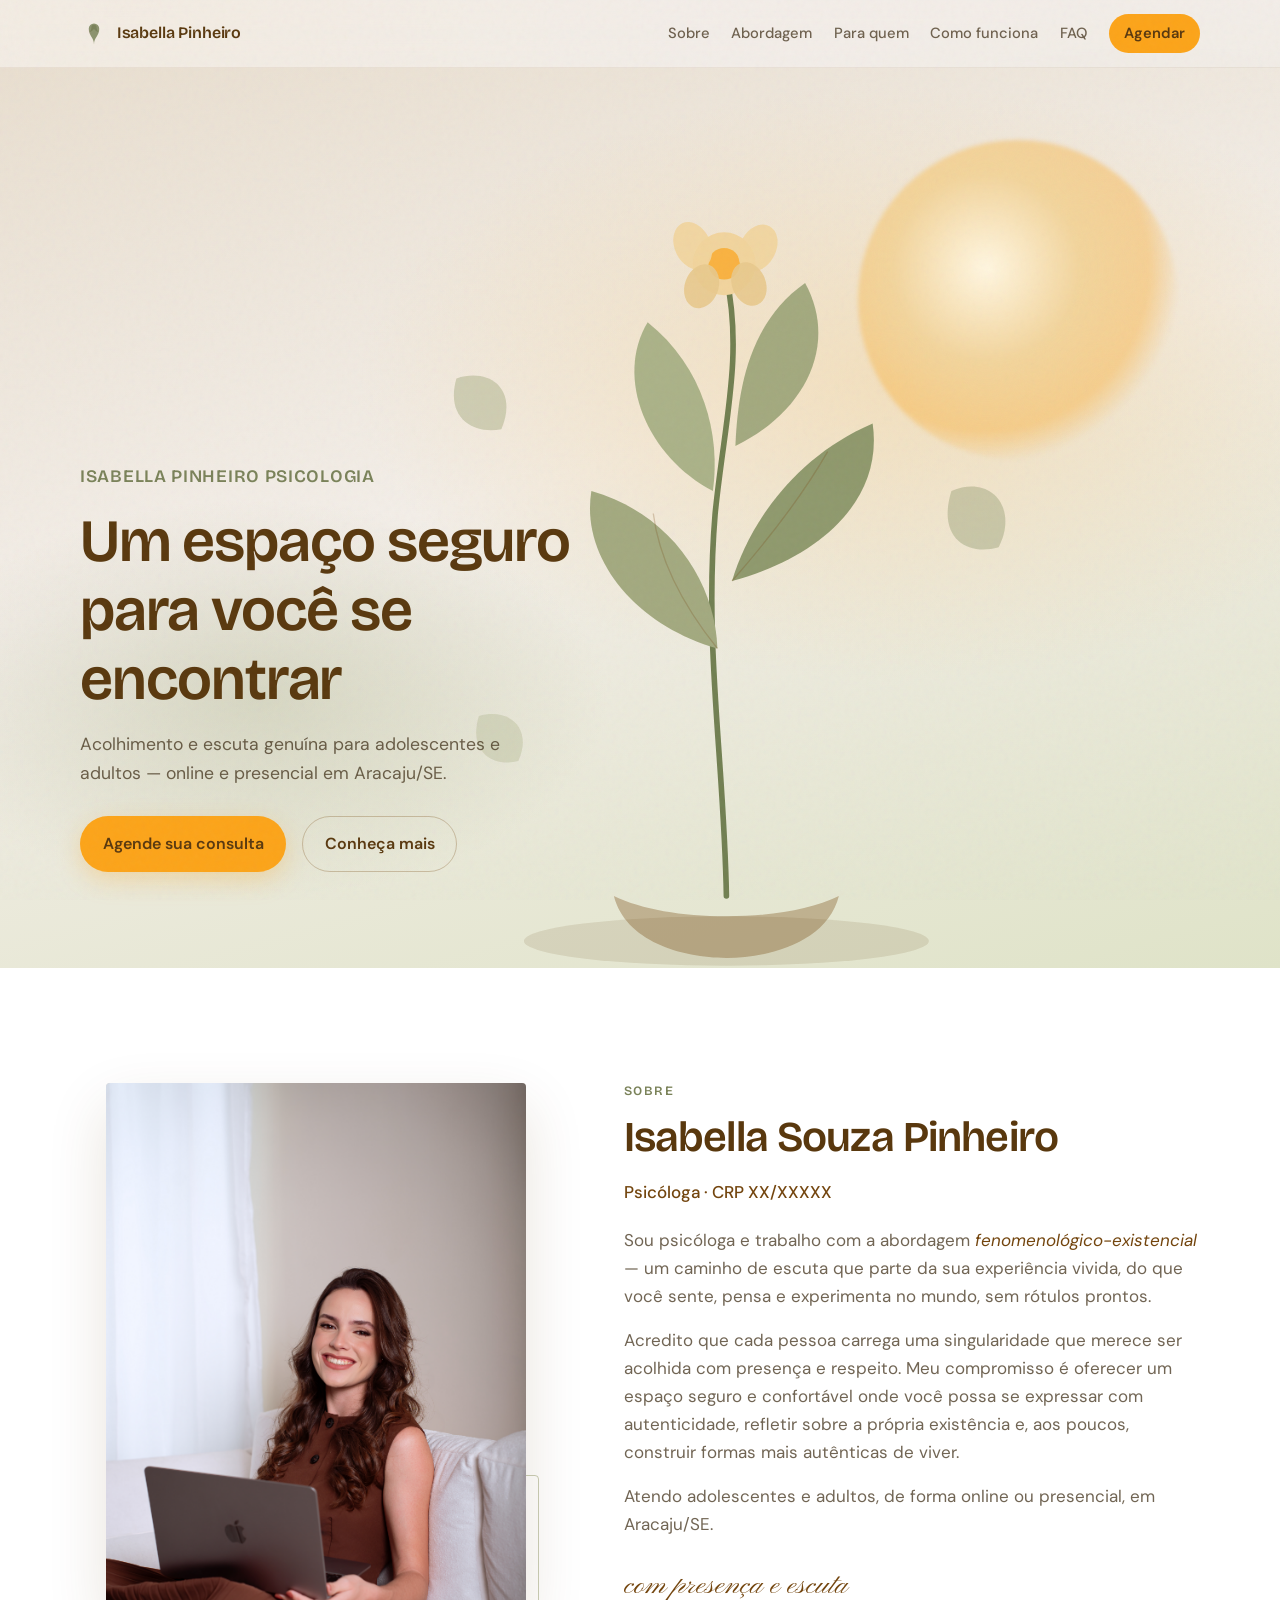
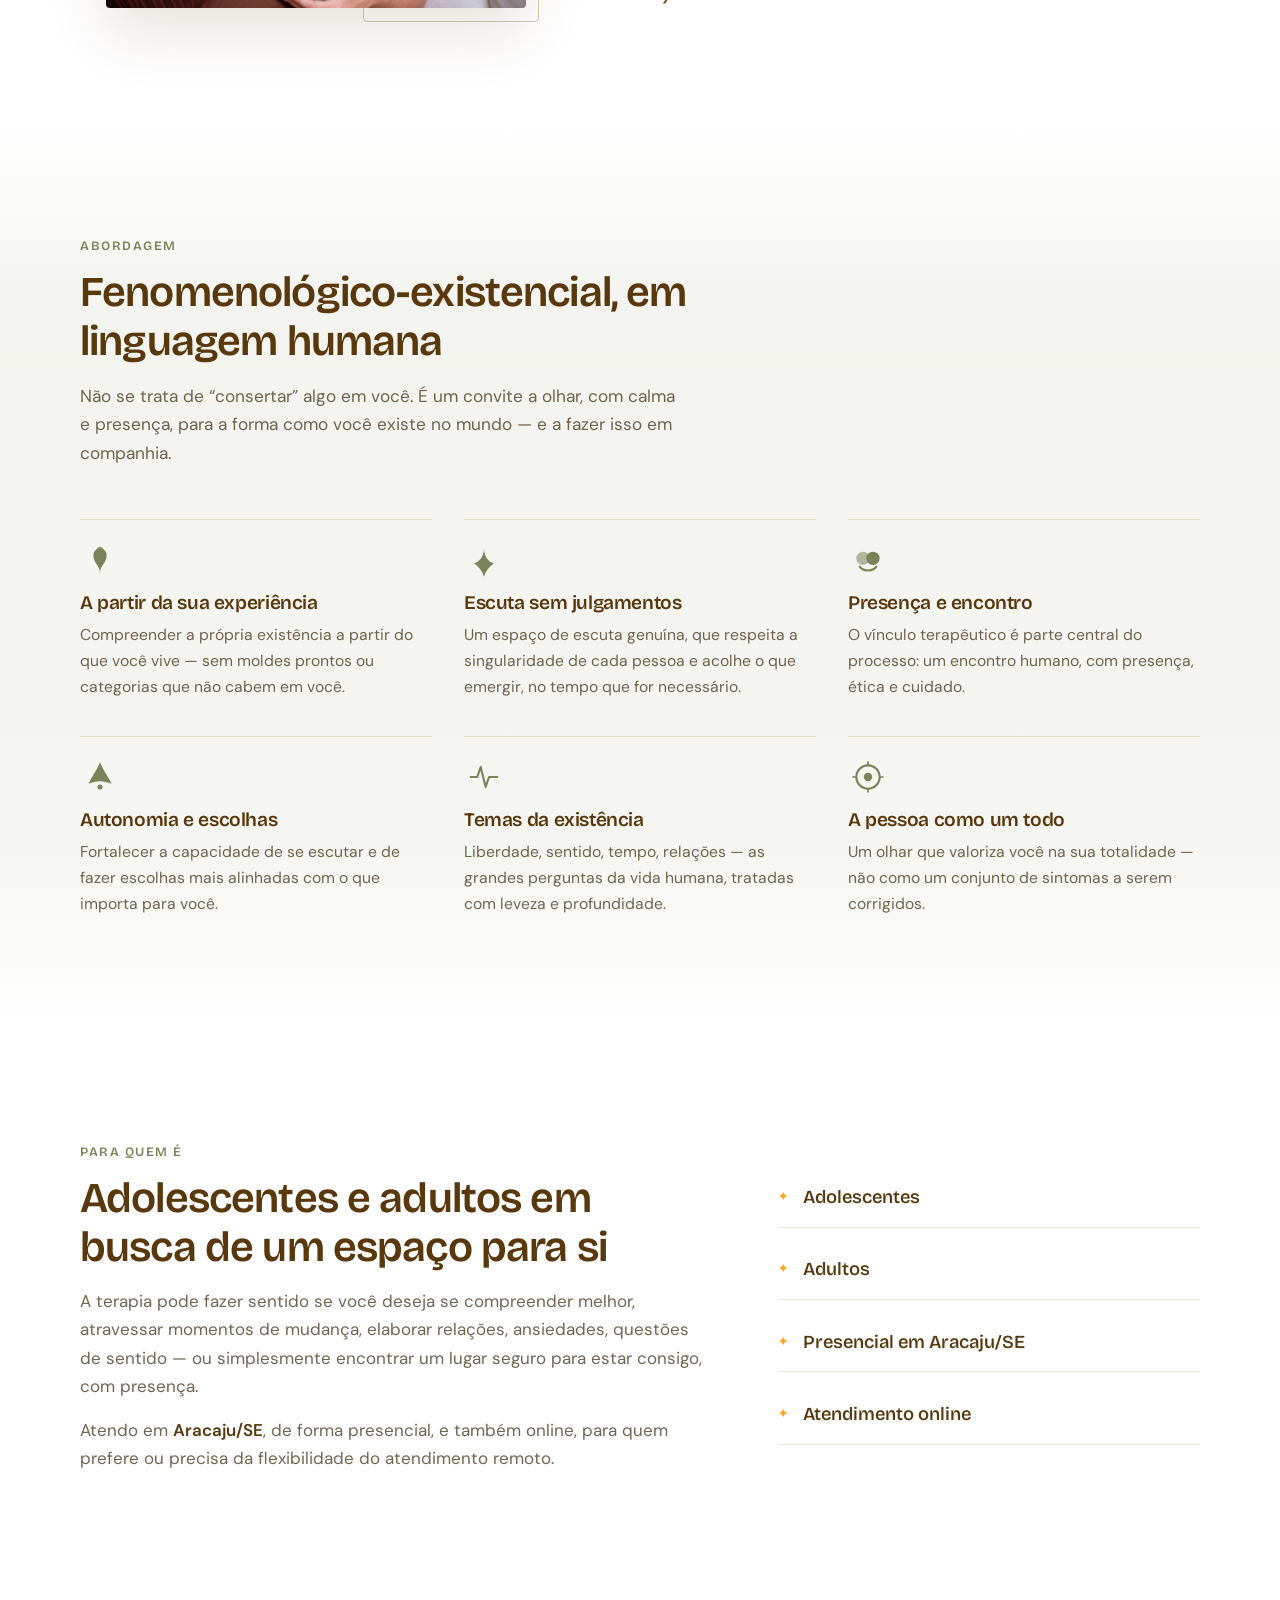
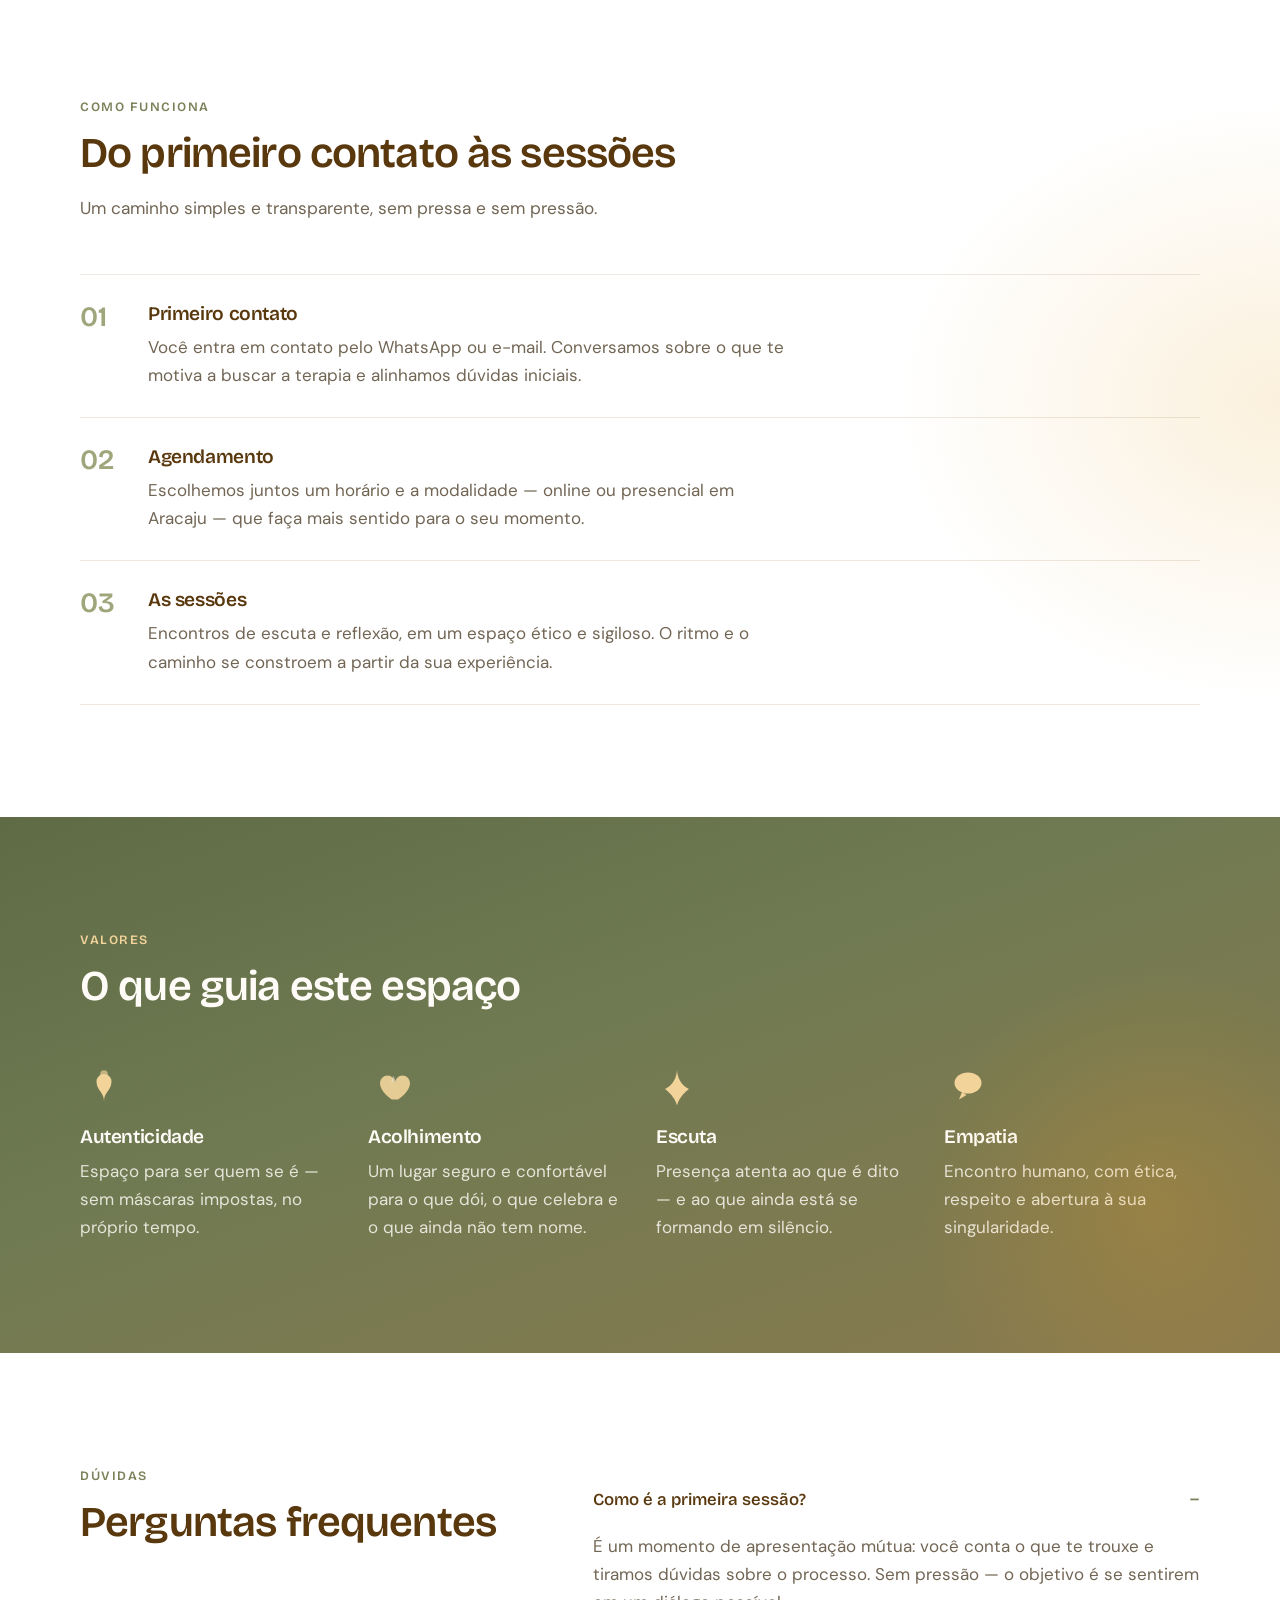
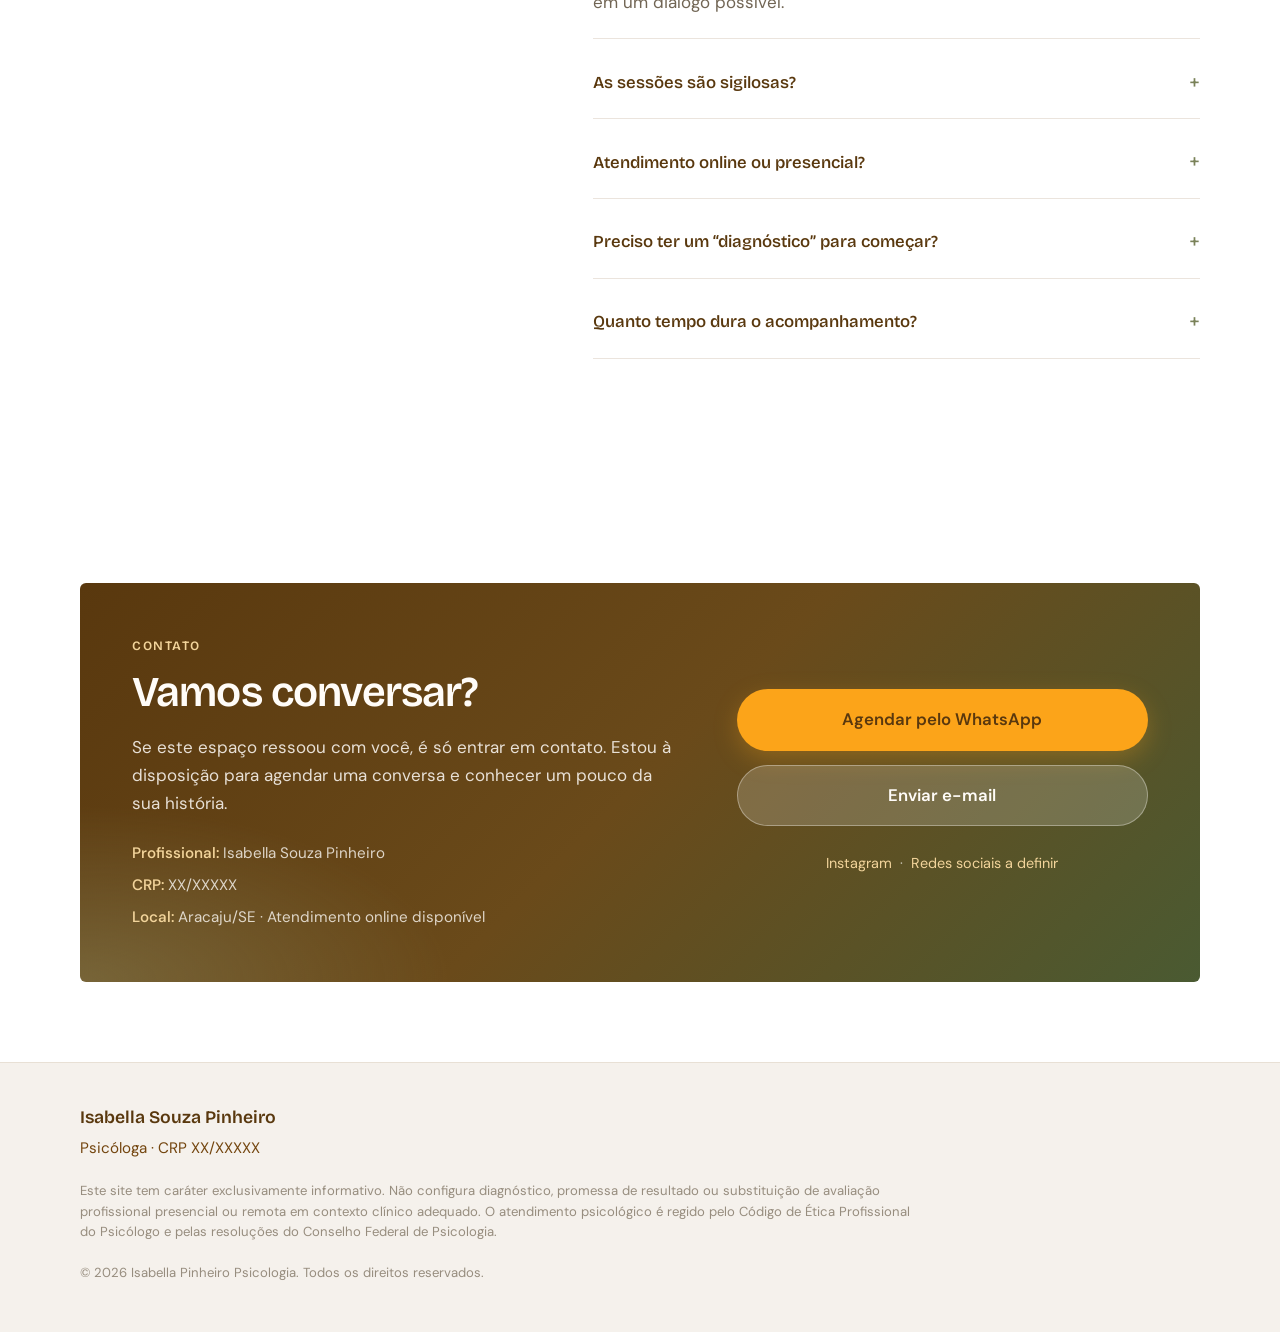
==== index.html @ 28455ee3 "start" ====
<!DOCTYPE html>
<html lang="pt-BR">
<head>
  <meta charset="UTF-8" />
  <meta name="viewport" content="width=device-width, initial-scale=1.0" />
  <meta name="description" content="Isabella Souza Pinheiro — Psicóloga. Abordagem fenomenológico-existencial. Atendimento online e presencial em Aracaju/SE para adolescentes e adultos." />
  <title>Isabella Pinheiro Psicologia</title>
  <link rel="preconnect" href="https://fonts.googleapis.com" />
  <link rel="preconnect" href="https://fonts.gstatic.com" crossorigin />
  <link href="https://fonts.googleapis.com/css2?family=Bricolage+Grotesque:opsz,wght@12..96,400;12..96,500;12..96,600;12..96,700&family=DM+Sans:ital,opsz,wght@0,9..40,400;0,9..40,500;0,9..40,600;1,9..40,400&family=Pinyon+Script&display=swap" rel="stylesheet" />
  <link rel="stylesheet" href="styles.css" />
</head>
<body>
  <a class="skip-link" href="#conteudo">Ir para o conteúdo</a>

  <header class="site-header" id="topo">
    <div class="header-inner">
      <a class="logo" href="#topo" aria-label="Isabella Pinheiro Psicologia — início">
        <span class="logo-mark" aria-hidden="true">
          <svg viewBox="0 0 32 32" fill="none" xmlns="http://www.w3.org/2000/svg">
            <path d="M16 28c0-8 6-10 6-18a6 6 0 1 0-12 0c0 8 6 10 6 18z" fill="currentColor" opacity=".85"/>
            <path d="M16 10c-2 3-5 4-5 4s2-3 2-5.5A3 3 0 0 1 16 5.5 3 3 0 0 1 19 8.5c0 2.5 2 5.5 2 5.5s-3-1-5-4z" fill="currentColor"/>
          </svg>
        </span>
        <span class="logo-text">Isabella Pinheiro</span>
      </a>
      <nav class="nav" id="nav" aria-label="Principal">
        <a href="#sobre">Sobre</a>
        <a href="#abordagem">Abordagem</a>
        <a href="#para-quem">Para quem</a>
        <a href="#como-funciona">Como funciona</a>
        <a href="#faq">FAQ</a>
        <a href="#contato" class="nav-cta">Agendar</a>
      </nav>
      <button class="nav-toggle" id="nav-toggle" type="button" aria-expanded="false" aria-controls="nav" aria-label="Abrir menu">
        <span></span><span></span>
      </button>
    </div>
  </header>

  <main id="conteudo">
    <!-- 1. Hero -->
    <section class="hero" aria-labelledby="hero-title">
      <div class="hero-visual" aria-hidden="true">
        <div class="hero-sky"></div>
        <div class="hero-sun"></div>
        <svg class="hero-plant" viewBox="0 0 640 720" xmlns="http://www.w3.org/2000/svg" preserveAspectRatio="xMidYMax meet">
          <!-- solo / vaso -->
          <ellipse cx="320" cy="680" rx="180" ry="22" fill="#59380E" opacity=".12"/>
          <path d="M220 640c10 40 60 55 100 55s90-15 100-55c-25 12-60 18-100 18s-75-6-100-18z" fill="#73450E" opacity=".35"/>
          <!-- caule -->
          <path class="stem" d="M320 640 C318 520 300 420 310 300 C318 220 335 160 320 90" stroke="#6B7A4A" stroke-width="5" fill="none" stroke-linecap="round"/>
          <!-- folhas -->
          <g class="leaf leaf-a">
            <path d="M312 420 C240 400 190 340 200 280 C270 300 310 360 312 420Z" fill="#9FA67B"/>
            <path d="M312 420 C280 380 260 340 255 300" stroke="#73450E" stroke-width="1.2" opacity=".25" fill="none"/>
          </g>
          <g class="leaf leaf-b">
            <path d="M325 360 C400 340 460 290 450 220 C380 250 340 310 325 360Z" fill="#8A9568"/>
            <path d="M325 360 C360 320 390 280 410 245" stroke="#73450E" stroke-width="1.2" opacity=".25" fill="none"/>
          </g>
          <g class="leaf leaf-c">
            <path d="M308 280 C250 250 220 180 250 130 C300 170 315 230 308 280Z" fill="#A8B085"/>
          </g>
          <g class="leaf leaf-d">
            <path d="M328 240 C390 210 420 150 390 95 C340 130 330 190 328 240Z" fill="#9FA67B"/>
          </g>
          <!-- flor -->
          <g class="bloom">
            <circle cx="318" cy="78" r="28" fill="#F2D49B"/>
            <circle cx="318" cy="78" r="14" fill="#FCA419" opacity=".75"/>
            <ellipse cx="290" cy="62" rx="16" ry="22" fill="#F2D49B" transform="rotate(-25 290 62)" opacity=".9"/>
            <ellipse cx="348" cy="64" rx="16" ry="22" fill="#F2D49B" transform="rotate(28 348 64)" opacity=".9"/>
            <ellipse cx="298" cy="98" rx="15" ry="20" fill="#E8C88A" transform="rotate(20 298 98)" opacity=".9"/>
            <ellipse cx="340" cy="96" rx="15" ry="20" fill="#E8C88A" transform="rotate(-22 340 96)" opacity=".9"/>
          </g>
          <!-- folhas flutuantes -->
          <path class="float-leaf f1" d="M80 180c30-10 55 10 40 45-25 5-50-10-40-45z" fill="#9FA67B" opacity=".45"/>
          <path class="float-leaf f2" d="M520 280c35-15 60 15 42 50-28 8-55-8-42-50z" fill="#8A9568" opacity=".4"/>
          <path class="float-leaf f3" d="M100 480c28-8 48 12 35 40-22 6-45-8-35-40z" fill="#A8B085" opacity=".35"/>
        </svg>
      </div>
      <div class="hero-content">
        <p class="brand-name">Isabella Pinheiro Psicologia</p>
        <h1 id="hero-title">Um espaço seguro para você se encontrar</h1>
        <p class="hero-lead">Acolhimento e escuta genuína para adolescentes e adultos — online e presencial em Aracaju/SE.</p>
        <div class="hero-actions">
          <a class="btn btn-primary" href="https://wa.me/5579999999999?text=Ol%C3%A1%2C%20gostaria%20de%20agendar%20uma%20consulta." target="_blank" rel="noopener noreferrer">
            Agende sua consulta
          </a>
          <a class="btn btn-ghost" href="#sobre">Conheça mais</a>
        </div>
      </div>
    </section>

    <!-- 2. Sobre -->
    <section class="section about" id="sobre" aria-labelledby="sobre-title">
      <div class="container about-grid">
        <div class="about-visual reveal" aria-hidden="true">
          <div class="portrait-frame">
            <img
              class="portrait-photo"
              src="DSC08307-Editar.jpg"
              alt="Isabella Souza Pinheiro, psicóloga, sorrindo e sentada com notebook no colo"
              width="800"
              height="1000"
              loading="lazy"
              decoding="async"
            />
            <span class="portrait-accent" aria-hidden="true"></span>
          </div>
        </div>
        <div class="about-copy reveal">
          <p class="eyebrow">Sobre</p>
          <h2 id="sobre-title">Isabella Souza Pinheiro</h2>
          <p class="crp-line">Psicóloga · CRP <span class="crp-placeholder">XX/XXXXX</span></p>
          <p>
            Sou psicóloga e trabalho com a abordagem <em>fenomenológico-existencial</em> —
            um caminho de escuta que parte da sua experiência vivida, do que você sente, pensa e
            experimenta no mundo, sem rótulos prontos.
          </p>
          <p>
            Acredito que cada pessoa carrega uma singularidade que merece ser acolhida com
            presença e respeito. Meu compromisso é oferecer um espaço seguro e confortável onde
            você possa se expressar com autenticidade, refletir sobre a própria existência e,
            aos poucos, construir formas mais autênticas de viver.
          </p>
          <p>
            Atendo adolescentes e adultos, de forma online ou presencial, em Aracaju/SE.
          </p>
          <p class="signature">com presença e escuta</p>
        </div>
      </div>
    </section>

    <!-- 3. Abordagem -->
    <section class="section approach" id="abordagem" aria-labelledby="abordagem-title">
      <div class="container">
        <header class="section-header reveal">
          <p class="eyebrow">Abordagem</p>
          <h2 id="abordagem-title">Fenomenológico-existencial, em linguagem humana</h2>
          <p class="section-lead">
            Não se trata de “consertar” algo em você. É um convite a olhar, com calma e presença,
            para a forma como você existe no mundo — e a fazer isso em companhia.
          </p>
        </header>
        <div class="axis-list">
          <article class="axis reveal">
            <span class="axis-icon" aria-hidden="true">
              <svg viewBox="0 0 48 48" fill="none"><path d="M24 40c0-10 8-12 8-22a8 8 0 1 0-16 0c0 10 8 12 8 22z" fill="currentColor"/><path d="M24 14c-3 4-7 5-7 5s3-4 3-7a4 4 0 0 1 8 0c0 3 3 7 3 7s-4-1-7-5z" fill="currentColor" opacity=".7"/></svg>
            </span>
            <h3>A partir da sua experiência</h3>
            <p>Compreender a própria existência a partir do que você vive — sem moldes prontos ou categorias que não cabem em você.</p>
          </article>
          <article class="axis reveal">
            <span class="axis-icon" aria-hidden="true">
              <svg viewBox="0 0 48 48" fill="none"><path d="M12 28c8-2 12-10 12-18 0 8 4 16 12 18-6 4-10 10-12 16-2-6-6-12-12-16z" fill="currentColor"/></svg>
            </span>
            <h3>Escuta sem julgamentos</h3>
            <p>Um espaço de escuta genuína, que respeita a singularidade de cada pessoa e acolhe o que emergir, no tempo que for necessário.</p>
          </article>
          <article class="axis reveal">
            <span class="axis-icon" aria-hidden="true">
              <svg viewBox="0 0 48 48" fill="none"><circle cx="18" cy="22" r="8" fill="currentColor" opacity=".55"/><circle cx="30" cy="22" r="8" fill="currentColor"/><path d="M14 32c4 6 16 6 20 0" stroke="currentColor" stroke-width="2.5" stroke-linecap="round"/></svg>
            </span>
            <h3>Presença e encontro</h3>
            <p>O vínculo terapêutico é parte central do processo: um encontro humano, com presença, ética e cuidado.</p>
          </article>
          <article class="axis reveal">
            <span class="axis-icon" aria-hidden="true">
              <svg viewBox="0 0 48 48" fill="none"><path d="M10 32c8-14 12-20 14-26 2 6 6 12 14 26-10-4-18-4-28 0z" fill="currentColor"/><circle cx="24" cy="36" r="3" fill="currentColor"/></svg>
            </span>
            <h3>Autonomia e escolhas</h3>
            <p>Fortalecer a capacidade de se escutar e de fazer escolhas mais alinhadas com o que importa para você.</p>
          </article>
          <article class="axis reveal">
            <span class="axis-icon" aria-hidden="true">
              <svg viewBox="0 0 48 48" fill="none"><path d="M8 24h8l4-12 6 24 4-12h10" stroke="currentColor" stroke-width="2.5" stroke-linecap="round" stroke-linejoin="round" fill="none"/></svg>
            </span>
            <h3>Temas da existência</h3>
            <p>Liberdade, sentido, tempo, relações — as grandes perguntas da vida humana, tratadas com leveza e profundidade.</p>
          </article>
          <article class="axis reveal">
            <span class="axis-icon" aria-hidden="true">
              <svg viewBox="0 0 48 48" fill="none"><circle cx="24" cy="24" r="14" stroke="currentColor" stroke-width="2.5" fill="none"/><circle cx="24" cy="24" r="5" fill="currentColor"/><path d="M24 6v4M24 38v4M6 24h4M38 24h4" stroke="currentColor" stroke-width="2" stroke-linecap="round"/></svg>
            </span>
            <h3>A pessoa como um todo</h3>
            <p>Um olhar que valoriza você na sua totalidade — não como um conjunto de sintomas a serem corrigidos.</p>
          </article>
        </div>
      </div>
    </section>

    <!-- 4. Para quem -->
    <section class="section audience" id="para-quem" aria-labelledby="para-quem-title">
      <div class="container audience-grid">
        <div class="audience-copy reveal">
          <p class="eyebrow">Para quem é</p>
          <h2 id="para-quem-title">Adolescentes e adultos em busca de um espaço para si</h2>
          <p>
            A terapia pode fazer sentido se você deseja se compreender melhor, atravessar
            momentos de mudança, elaborar relações, ansiedades, questões de sentido — ou
            simplesmente encontrar um lugar seguro para estar consigo, com presença.
          </p>
          <p>
            Atendo em <strong>Aracaju/SE</strong>, de forma presencial, e também online,
            para quem prefere ou precisa da flexibilidade do atendimento remoto.
          </p>
        </div>
        <ul class="audience-tags reveal" aria-label="Públicos e modalidades">
          <li>
            <span class="tag-icon" aria-hidden="true">✦</span>
            Adolescentes
          </li>
          <li>
            <span class="tag-icon" aria-hidden="true">✦</span>
            Adultos
          </li>
          <li>
            <span class="tag-icon" aria-hidden="true">✦</span>
            Presencial em Aracaju/SE
          </li>
          <li>
            <span class="tag-icon" aria-hidden="true">✦</span>
            Atendimento online
          </li>
        </ul>
      </div>
    </section>

    <!-- 5. Como funciona -->
    <section class="section process" id="como-funciona" aria-labelledby="processo-title">
      <div class="container">
        <header class="section-header reveal">
          <p class="eyebrow">Como funciona</p>
          <h2 id="processo-title">Do primeiro contato às sessões</h2>
          <p class="section-lead">
            Um caminho simples e transparente, sem pressa e sem pressão.
          </p>
        </header>
        <ol class="steps">
          <li class="step reveal">
            <span class="step-num">01</span>
            <div>
              <h3>Primeiro contato</h3>
              <p>Você entra em contato pelo WhatsApp ou e-mail. Conversamos sobre o que te motiva a buscar a terapia e alinhamos dúvidas iniciais.</p>
            </div>
          </li>
          <li class="step reveal">
            <span class="step-num">02</span>
            <div>
              <h3>Agendamento</h3>
              <p>Escolhemos juntos um horário e a modalidade — online ou presencial em Aracaju — que faça mais sentido para o seu momento.</p>
            </div>
          </li>
          <li class="step reveal">
            <span class="step-num">03</span>
            <div>
              <h3>As sessões</h3>
              <p>Encontros de escuta e reflexão, em um espaço ético e sigiloso. O ritmo e o caminho se constroem a partir da sua experiência.</p>
            </div>
          </li>
        </ol>
      </div>
    </section>

    <!-- 6. Valores -->
    <section class="section values" id="valores" aria-labelledby="valores-title">
      <div class="container">
        <header class="section-header reveal">
          <p class="eyebrow">Valores</p>
          <h2 id="valores-title">O que guia este espaço</h2>
        </header>
        <div class="values-row">
          <article class="value reveal">
            <div class="value-glyph" aria-hidden="true">
              <svg viewBox="0 0 64 64" fill="none"><path d="M32 52c0-12 10-14 10-26a10 10 0 1 0-20 0c0 12 10 14 10 26z" fill="currentColor"/><path d="M32 18c-4 5-9 7-9 7s4-5 4-9a5 5 0 0 1 10 0c0 4 4 9 4 9s-5-2-9-7z" fill="currentColor" opacity=".65"/></svg>
            </div>
            <h3>Autenticidade</h3>
            <p>Espaço para ser quem se é — sem máscaras impostas, no próprio tempo.</p>
          </article>
          <article class="value reveal">
            <div class="value-glyph" aria-hidden="true">
              <svg viewBox="0 0 64 64" fill="none"><path d="M32 50s-16-10-16-22a10 10 0 0 1 20 0 10 10 0 0 1 20 0c0 12-16 22-16 22" fill="currentColor" opacity=".9"/><path d="M32 28c0-4 2-8 2-8s2 4 2 8" stroke="#F3EEE8" stroke-width="1.5" opacity=".5"/></svg>
            </div>
            <h3>Acolhimento</h3>
            <p>Um lugar seguro e confortável para o que dói, o que celebra e o que ainda não tem nome.</p>
          </article>
          <article class="value reveal">
            <div class="value-glyph" aria-hidden="true">
              <svg viewBox="0 0 64 64" fill="none"><path d="M12 36c10-4 16-16 16-26 0 10 6 22 16 26-8 6-14 14-16 22-2-8-8-16-16-22z" fill="currentColor"/></svg>
            </div>
            <h3>Escuta</h3>
            <p>Presença atenta ao que é dito — e ao que ainda está se formando em silêncio.</p>
          </article>
          <article class="value reveal">
            <div class="value-glyph" aria-hidden="true">
              <svg viewBox="0 0 64 64" fill="none"><ellipse cx="32" cy="28" rx="18" ry="14" fill="currentColor"/><path d="M24 40l-4 10 10-6" fill="currentColor"/></svg>
            </div>
            <h3>Empatia</h3>
            <p>Encontro humano, com ética, respeito e abertura à sua singularidade.</p>
          </article>
        </div>
      </div>
      <div class="values-motif" aria-hidden="true"></div>
    </section>

    <!-- 7. FAQ -->
    <section class="section faq" id="faq" aria-labelledby="faq-title">
      <div class="container faq-grid">
        <header class="section-header reveal">
          <p class="eyebrow">Dúvidas</p>
          <h2 id="faq-title">Perguntas frequentes</h2>
        </header>
        <div class="faq-list reveal">
          <details class="faq-item" open>
            <summary>Como é a primeira sessão?</summary>
            <p>É um momento de apresentação mútua: você conta o que te trouxe e tiramos dúvidas sobre o processo. Sem pressão — o objetivo é se sentirem em um diálogo possível.</p>
          </details>
          <details class="faq-item">
            <summary>As sessões são sigilosas?</summary>
            <p>Sim. O sigilo profissional é um princípio ético fundamental da psicologia. Tudo o que é compartilhado nas sessões é tratado com confidencialidade, conforme o Código de Ética do Psicólogo.</p>
          </details>
          <details class="faq-item">
            <summary>Atendimento online ou presencial?</summary>
            <p>Ambos. O presencial acontece em Aracaju/SE; o online permite atender com a mesma ética e cuidado, com flexibilidade de localização e rotina.</p>
          </details>
          <details class="faq-item">
            <summary>Preciso ter um “diagnóstico” para começar?</summary>
            <p>Não. Você pode buscar a terapia por curiosidade sobre si, por um momento de transição, por sofrimento ou simplesmente pelo desejo de se escutar melhor — sem necessidade de rótulos prévios.</p>
          </details>
          <details class="faq-item">
            <summary>Quanto tempo dura o acompanhamento?</summary>
            <p>O tempo é singular. Cada processo tem seu ritmo. Conversamos ao longo do caminho sobre o que faz sentido para você, sem promessas de prazos ou resultados definidos.</p>
          </details>
        </div>
      </div>
    </section>

    <!-- 8. Contato / CTA final -->
    <section class="section contact" id="contato" aria-labelledby="contato-title">
      <div class="container contact-panel reveal">
        <div class="contact-copy">
          <p class="eyebrow light">Contato</p>
          <h2 id="contato-title">Vamos conversar?</h2>
          <p>
            Se este espaço ressoou com você, é só entrar em contato.
            Estou à disposição para agendar uma conversa e conhecer um pouco da sua história.
          </p>
          <ul class="contact-meta">
            <li><strong>Profissional:</strong> Isabella Souza Pinheiro</li>
            <li><strong>CRP:</strong> <span class="crp-placeholder">XX/XXXXX</span></li>
            <li><strong>Local:</strong> Aracaju/SE · Atendimento online disponível</li>
          </ul>
        </div>
        <div class="contact-actions">
          <a class="btn btn-primary btn-lg" href="https://wa.me/5579999999999?text=Ol%C3%A1%2C%20gostaria%20de%20agendar%20uma%20consulta." target="_blank" rel="noopener noreferrer">
            Agendar pelo WhatsApp
          </a>
          <a class="btn btn-soft btn-lg" href="mailto:contato@isabellapinheiro.psi.br">
            Enviar e-mail
          </a>
          <div class="socials">
            <a href="https://instagram.com/" target="_blank" rel="noopener noreferrer" aria-label="Instagram">Instagram</a>
            <span aria-hidden="true">·</span>
            <a href="#contato">Redes sociais a definir</a>
          </div>
        </div>
      </div>
    </section>
  </main>

  <!-- 9. Rodapé -->
  <footer class="site-footer">
    <div class="container footer-inner">
      <div class="footer-brand">
        <p class="footer-name">Isabella Souza Pinheiro</p>
        <p class="footer-crp">Psicóloga · CRP <span class="crp-placeholder">XX/XXXXX</span></p>
      </div>
      <p class="footer-disclaimer">
        Este site tem caráter exclusivamente informativo. Não configura diagnóstico,
        promessa de resultado ou substituição de avaliação profissional presencial ou remota
        em contexto clínico adequado. O atendimento psicológico é regido pelo Código de Ética
        Profissional do Psicólogo e pelas resoluções do Conselho Federal de Psicologia.
      </p>
      <p class="footer-copy">© <span id="year"></span> Isabella Pinheiro Psicologia. Todos os direitos reservados.</p>
    </div>
  </footer>

  <script src="script.js"></script>
</body>
</html>
---- styles.css ----
/* ===== Tokens ===== */
:root {
  --olive: #9fa67b;
  --olive-deep: #7a8259;
  --gold: #f2d49b;
  --earth: #73450e;
  --earth-deep: #59380e;
  --cream: #f3eee8;
  --cream-deep: #e8e0d4;
  --mustard: #fca419;
  --mustard-soft: #ffb136;
  --ink: #3a2a12;
  --ink-soft: rgba(58, 42, 18, 0.72);
  --ink-faint: rgba(58, 42, 18, 0.5);
  --white: #fffcf8;
  --radius: 2px;
  --font-display: "Bricolage Grotesque", system-ui, sans-serif;
  --font-body: "DM Sans", system-ui, sans-serif;
  --font-script: "Pinyon Script", cursive;
  --space: clamp(1.25rem, 4vw, 2.5rem);
  --max: 1120px;
  --header-h: 4.25rem;
  --ease: cubic-bezier(0.22, 1, 0.36, 1);
}

/* ===== Reset / base ===== */
*,
*::before,
*::after {
  box-sizing: border-box;
}

html {
  scroll-behavior: smooth;
}

body {
  margin: 0;
  font-family: var(--font-body);
  font-size: 1.0625rem;
  line-height: 1.65;
  color: var(--ink);
  background:
    radial-gradient(ellipse 80% 50% at 10% 0%, rgba(242, 212, 155, 0.35), transparent 55%),
    radial-gradient(ellipse 60% 40% at 90% 20%, rgba(159, 166, 123, 0.22), transparent 50%),
    linear-gradient(180deg, var(--cream) 0%, #efe8dd 40%, var(--cream) 100%);
  background-attachment: fixed;
  -webkit-font-smoothing: antialiased;
}

body::before {
  content: "";
  position: fixed;
  inset: 0;
  pointer-events: none;
  z-index: 1000;
  opacity: 0.04;
  background-image: url("data:image/svg+xml,%3Csvg viewBox='0 0 200 200' xmlns='http://www.w3.org/2000/svg'%3E%3Cfilter id='n'%3E%3CfeTurbulence type='fractalNoise' baseFrequency='0.85' numOctaves='4' stitchTiles='stitch'/%3E%3C/filter%3E%3Crect width='100%25' height='100%25' filter='url(%23n)'/%3E%3C/svg%3E");
}

img,
svg {
  display: block;
  max-width: 100%;
}

a {
  color: inherit;
}

h1,
h2,
h3 {
  font-family: var(--font-display);
  font-weight: 600;
  line-height: 1.15;
  letter-spacing: -0.02em;
  color: var(--earth-deep);
}

h1 {
  font-size: clamp(2.35rem, 6.5vw, 3.75rem);
  margin: 0 0 1rem;
}

h2 {
  font-size: clamp(1.85rem, 4vw, 2.65rem);
  margin: 0 0 1rem;
}

h3 {
  font-size: 1.2rem;
  margin: 0 0 0.5rem;
}

p {
  margin: 0 0 1rem;
  color: var(--ink-soft);
}

p:last-child {
  margin-bottom: 0;
}

em {
  font-style: italic;
  color: var(--earth);
}

strong {
  font-weight: 600;
  color: var(--earth-deep);
}

.skip-link {
  position: absolute;
  left: 1rem;
  top: -100px;
  z-index: 2000;
  background: var(--earth-deep);
  color: var(--cream);
  padding: 0.6rem 1rem;
  text-decoration: none;
  border-radius: var(--radius);
}

.skip-link:focus {
  top: 1rem;
}

.container {
  width: min(100% - 2 * var(--space), var(--max));
  margin-inline: auto;
}

/* ===== Header ===== */
.site-header {
  position: sticky;
  top: 0;
  z-index: 100;
  height: var(--header-h);
  backdrop-filter: blur(12px);
  background: rgba(243, 238, 232, 0.78);
  border-bottom: 1px solid rgba(115, 69, 14, 0.08);
  transition: background 0.3s var(--ease), box-shadow 0.3s var(--ease);
}

.site-header.is-scrolled {
  background: rgba(243, 238, 232, 0.92);
  box-shadow: 0 8px 24px rgba(89, 56, 14, 0.06);
}

.header-inner {
  width: min(100% - 2 * var(--space), var(--max));
  margin-inline: auto;
  height: 100%;
  display: flex;
  align-items: center;
  justify-content: space-between;
  gap: 1rem;
}

.logo {
  display: inline-flex;
  align-items: center;
  gap: 0.55rem;
  text-decoration: none;
  color: var(--earth-deep);
  font-family: var(--font-display);
  font-weight: 600;
  font-size: 1rem;
  letter-spacing: -0.01em;
}

.logo-mark {
  width: 1.75rem;
  height: 1.75rem;
  color: var(--olive-deep);
}

.logo-mark svg {
  width: 100%;
  height: 100%;
}

.nav {
  display: flex;
  align-items: center;
  gap: 0.15rem 1.35rem;
}

.nav a {
  text-decoration: none;
  font-size: 0.92rem;
  font-weight: 500;
  color: var(--ink-soft);
  transition: color 0.2s;
}

.nav a:hover {
  color: var(--earth-deep);
}

.nav-cta {
  display: inline-flex;
  align-items: center;
  padding: 0.45rem 0.95rem;
  background: var(--mustard);
  color: var(--earth-deep) !important;
  border-radius: 999px;
  font-weight: 600 !important;
}

.nav-cta:hover {
  background: var(--mustard-soft);
}

.nav-toggle {
  display: none;
  width: 2.5rem;
  height: 2.5rem;
  border: 0;
  background: transparent;
  cursor: pointer;
  padding: 0.5rem;
  flex-direction: column;
  justify-content: center;
  gap: 6px;
}

.nav-toggle span {
  display: block;
  height: 2px;
  width: 100%;
  background: var(--earth-deep);
  transition: transform 0.3s var(--ease), opacity 0.2s;
}

.nav-toggle[aria-expanded="true"] span:first-child {
  transform: translateY(4px) rotate(45deg);
}

.nav-toggle[aria-expanded="true"] span:last-child {
  transform: translateY(-4px) rotate(-45deg);
}

/* ===== Buttons ===== */
.btn {
  display: inline-flex;
  align-items: center;
  justify-content: center;
  gap: 0.5rem;
  padding: 0.85rem 1.35rem;
  font-family: var(--font-body);
  font-size: 1rem;
  font-weight: 600;
  text-decoration: none;
  border-radius: 999px;
  border: 1.5px solid transparent;
  transition: transform 0.25s var(--ease), background 0.2s, border-color 0.2s, box-shadow 0.25s;
  cursor: pointer;
}

.btn:hover {
  transform: translateY(-2px);
}

.btn:active {
  transform: translateY(0);
}

.btn-primary {
  background: var(--mustard);
  color: var(--earth-deep);
  box-shadow: 0 8px 24px rgba(252, 164, 25, 0.28);
}

.btn-primary:hover {
  background: var(--mustard-soft);
  box-shadow: 0 12px 28px rgba(252, 164, 25, 0.35);
}

.btn-ghost {
  background: transparent;
  border-color: rgba(115, 69, 14, 0.28);
  color: var(--earth-deep);
}

.btn-ghost:hover {
  border-color: var(--earth);
  background: rgba(255, 252, 248, 0.5);
}

.btn-soft {
  background: rgba(255, 252, 248, 0.18);
  border-color: rgba(255, 252, 248, 0.35);
  color: var(--white);
}

.btn-soft:hover {
  background: rgba(255, 252, 248, 0.28);
}

.btn-lg {
  padding: 1rem 1.65rem;
  font-size: 1.05rem;
}

/* ===== Hero ===== */
.hero {
  position: relative;
  min-height: min(100svh, 920px);
  min-height: min(100vh, 920px);
  display: grid;
  grid-template-columns: 1fr;
  align-items: end;
  overflow: hidden;
  isolation: isolate;
}

.hero-visual {
  position: absolute;
  inset: 0;
  z-index: 0;
}

.hero-sky {
  position: absolute;
  inset: 0;
  background:
    radial-gradient(ellipse 70% 55% at 70% 35%, rgba(242, 212, 155, 0.55), transparent 60%),
    radial-gradient(ellipse 50% 40% at 20% 70%, rgba(159, 166, 123, 0.3), transparent 55%),
    linear-gradient(165deg, #e9dfd0 0%, var(--cream) 45%, #dfe3c8 100%);
}

.hero-sun {
  position: absolute;
  width: min(42vw, 320px);
  height: min(42vw, 320px);
  top: 8%;
  right: 8%;
  border-radius: 50%;
  background: radial-gradient(circle at 40% 40%, #fff6e0 0%, var(--gold) 35%, rgba(252, 164, 25, 0.35) 60%, transparent 72%);
  animation: sun-breathe 8s ease-in-out infinite;
  filter: blur(2px);
}

.hero-plant {
  position: absolute;
  left: 50%;
  bottom: -2%;
  width: min(110vw, 720px);
  height: auto;
  transform: translateX(-38%);
  opacity: 0.95;
}

.hero-content {
  position: relative;
  z-index: 1;
  width: min(100% - 2 * var(--space), var(--max));
  margin: 0 auto;
  padding: calc(var(--header-h) + 2rem) 0 clamp(3.5rem, 10vw, 6rem);
  max-width: 34rem;
  margin-left: max(var(--space), calc((100% - var(--max)) / 2));
  animation: hero-enter 1s var(--ease) both;
}

.brand-name {
  font-family: var(--font-display);
  font-size: clamp(0.95rem, 2vw, 1.1rem);
  font-weight: 600;
  letter-spacing: 0.04em;
  text-transform: uppercase;
  color: var(--olive-deep);
  margin: 0 0 1rem;
}

.hero-lead {
  font-size: 1.1rem;
  max-width: 28rem;
  margin-bottom: 1.75rem;
}

.hero-actions {
  display: flex;
  flex-wrap: wrap;
  gap: 0.75rem 1rem;
}

/* plant motion */
.leaf-a {
  transform-origin: 312px 420px;
  animation: sway 6s ease-in-out infinite;
}

.leaf-b {
  transform-origin: 325px 360px;
  animation: sway 7s ease-in-out infinite reverse;
}

.leaf-c {
  transform-origin: 308px 280px;
  animation: sway 5.5s ease-in-out infinite 0.4s;
}

.leaf-d {
  transform-origin: 328px 240px;
  animation: sway 6.5s ease-in-out infinite reverse 0.2s;
}

.bloom {
  transform-origin: 318px 78px;
  animation: bloom-soft 5s ease-in-out infinite;
}

.float-leaf {
  animation: float-y 9s ease-in-out infinite;
}

.float-leaf.f2 {
  animation-duration: 11s;
  animation-delay: -2s;
}

.float-leaf.f3 {
  animation-duration: 10s;
  animation-delay: -4s;
}

@keyframes sway {
  0%,
  100% {
    transform: rotate(-2deg);
  }
  50% {
    transform: rotate(3deg);
  }
}

@keyframes bloom-soft {
  0%,
  100% {
    transform: scale(1);
  }
  50% {
    transform: scale(1.04);
  }
}

@keyframes float-y {
  0%,
  100% {
    transform: translateY(0) rotate(0deg);
  }
  50% {
    transform: translateY(-18px) rotate(8deg);
  }
}

@keyframes sun-breathe {
  0%,
  100% {
    transform: scale(1);
    opacity: 0.9;
  }
  50% {
    transform: scale(1.06);
    opacity: 1;
  }
}

@keyframes hero-enter {
  from {
    opacity: 0;
    transform: translateY(24px);
  }
  to {
    opacity: 1;
    transform: translateY(0);
  }
}

/* ===== Sections ===== */
.section {
  padding: clamp(4rem, 10vw, 7rem) 0;
  position: relative;
}

.section-header {
  max-width: 38rem;
  margin-bottom: clamp(2rem, 5vw, 3.25rem);
}

.section-lead {
  font-size: 1.08rem;
}

.eyebrow {
  font-family: var(--font-display);
  font-size: 0.8rem;
  font-weight: 600;
  letter-spacing: 0.12em;
  text-transform: uppercase;
  color: var(--olive-deep);
  margin: 0 0 0.75rem;
}

.eyebrow.light {
  color: var(--gold);
}

/* ===== About ===== */
.about-grid {
  display: grid;
  grid-template-columns: minmax(0, 0.9fr) minmax(0, 1.1fr);
  gap: clamp(2rem, 6vw, 4.5rem);
  align-items: center;
}

.portrait-frame {
  position: relative;
  max-width: 420px;
  margin-inline: auto;
}

.portrait-photo {
  width: 100%;
  height: auto;
  aspect-ratio: 4 / 5;
  object-fit: cover;
  object-position: center 18%;
  border-radius: 4px;
  box-shadow: 0 24px 60px rgba(89, 56, 14, 0.14);
  display: block;
  background: var(--cream-deep);
}

.portrait-accent {
  position: absolute;
  inset: auto -0.85rem -0.85rem auto;
  width: 42%;
  height: 28%;
  border: 1.5px solid var(--olive);
  border-radius: 4px;
  pointer-events: none;
  opacity: 0.55;
  z-index: -1;
}

.about-copy p {
  max-width: 36rem;
}

.crp-line {
  font-weight: 500;
  color: var(--earth) !important;
  margin-bottom: 1.25rem !important;
}

.signature {
  font-family: var(--font-script);
  font-size: 1.85rem;
  color: var(--earth) !important;
  margin-top: 1.5rem !important;
}

/* ===== Approach ===== */
.approach {
  background:
    linear-gradient(180deg, transparent, rgba(159, 166, 123, 0.12) 20%, rgba(159, 166, 123, 0.1) 80%, transparent);
}

.axis-list {
  display: grid;
  grid-template-columns: repeat(3, 1fr);
  gap: clamp(1.5rem, 3vw, 2.25rem) clamp(1.25rem, 3vw, 2rem);
}

.axis {
  padding-top: 0.25rem;
  border-top: 1.5px solid rgba(115, 69, 14, 0.15);
}

.axis-icon {
  display: inline-flex;
  width: 2.5rem;
  height: 2.5rem;
  color: var(--olive-deep);
  margin: 1rem 0 0.75rem;
}

.axis-icon svg {
  width: 100%;
  height: 100%;
}

.axis p {
  font-size: 0.98rem;
}

/* ===== Audience ===== */
.audience {
  overflow: hidden;
}

.audience-grid {
  display: grid;
  grid-template-columns: 1.2fr 0.8fr;
  gap: clamp(2rem, 6vw, 4rem);
  align-items: center;
}

.audience-tags {
  list-style: none;
  margin: 0;
  padding: 0;
  display: flex;
  flex-direction: column;
  gap: 0.75rem;
}

.audience-tags li {
  display: flex;
  align-items: center;
  gap: 0.85rem;
  font-family: var(--font-display);
  font-weight: 550;
  font-size: 1.15rem;
  color: var(--earth-deep);
  padding: 0.9rem 0;
  border-bottom: 1px solid rgba(115, 69, 14, 0.12);
}

.tag-icon {
  color: var(--mustard);
  font-size: 0.85rem;
}

/* ===== Process ===== */
.process {
  background:
    radial-gradient(ellipse 50% 60% at 100% 50%, rgba(242, 212, 155, 0.35), transparent 60%),
    transparent;
}

.steps {
  list-style: none;
  margin: 0;
  padding: 0;
  display: grid;
  gap: 0;
  counter-reset: none;
}

.step {
  display: grid;
  grid-template-columns: auto 1fr;
  gap: 1.25rem 1.75rem;
  padding: 1.75rem 0;
  border-top: 1px solid rgba(115, 69, 14, 0.12);
  align-items: start;
}

.step:last-child {
  border-bottom: 1px solid rgba(115, 69, 14, 0.12);
}

.step-num {
  font-family: var(--font-display);
  font-size: 1.75rem;
  font-weight: 600;
  color: var(--olive);
  line-height: 1;
  min-width: 2.5rem;
}

.step p {
  max-width: 40rem;
}

/* ===== Values ===== */
.values {
  background: linear-gradient(160deg, #5f6b45 0%, #6f7a52 40%, #8a7a4e 100%);
  color: var(--white);
  overflow: hidden;
}

.values h2,
.values h3 {
  color: var(--white);
}

.values .eyebrow {
  color: var(--gold);
}

.values .section-lead,
.values p {
  color: rgba(255, 252, 248, 0.82);
}

.values-row {
  display: grid;
  grid-template-columns: repeat(4, 1fr);
  gap: clamp(1.5rem, 3vw, 2rem);
}

.value-glyph {
  width: 3rem;
  height: 3rem;
  color: var(--gold);
  margin-bottom: 1rem;
}

.value-glyph svg {
  width: 100%;
  height: 100%;
}

.values-motif {
  position: absolute;
  width: 40vw;
  height: 40vw;
  right: -10%;
  bottom: -20%;
  border-radius: 50%;
  background: radial-gradient(circle, rgba(252, 164, 25, 0.18), transparent 65%);
  pointer-events: none;
}

/* ===== FAQ ===== */
.faq-grid {
  display: grid;
  grid-template-columns: minmax(0, 0.85fr) minmax(0, 1.15fr);
  gap: clamp(2rem, 5vw, 4rem);
  align-items: start;
}

.faq-list {
  display: flex;
  flex-direction: column;
  gap: 0.5rem;
}

.faq-item {
  border-bottom: 1px solid rgba(115, 69, 14, 0.14);
  padding: 0.25rem 0;
}

.faq-item summary {
  font-family: var(--font-display);
  font-weight: 550;
  font-size: 1.05rem;
  color: var(--earth-deep);
  cursor: pointer;
  list-style: none;
  padding: 1.1rem 2rem 1.1rem 0;
  position: relative;
  transition: color 0.2s;
}

.faq-item summary::-webkit-details-marker {
  display: none;
}

.faq-item summary::after {
  content: "+";
  position: absolute;
  right: 0;
  top: 50%;
  transform: translateY(-50%);
  font-size: 1.35rem;
  font-weight: 400;
  color: var(--olive-deep);
  transition: transform 0.25s var(--ease);
}

.faq-item[open] summary::after {
  content: "−";
}

.faq-item summary:hover {
  color: var(--earth);
}

.faq-item p {
  padding: 0 0 1.15rem;
  max-width: 40rem;
  animation: faq-open 0.35s var(--ease);
}

@keyframes faq-open {
  from {
    opacity: 0;
    transform: translateY(-6px);
  }
  to {
    opacity: 1;
    transform: translateY(0);
  }
}

/* ===== Contact ===== */
.contact {
  padding-bottom: clamp(3rem, 8vw, 5rem);
}

.contact-panel {
  display: grid;
  grid-template-columns: 1.2fr 0.9fr;
  gap: clamp(2rem, 5vw, 3.5rem);
  align-items: center;
  padding: clamp(2rem, 5vw, 3.25rem);
  background:
    radial-gradient(ellipse 60% 80% at 0% 100%, rgba(159, 166, 123, 0.35), transparent 55%),
    linear-gradient(135deg, var(--earth-deep) 0%, #6a4a1a 50%, #4a5a32 100%);
  border-radius: 6px;
  color: var(--white);
}

.contact-panel h2 {
  color: var(--white);
}

.contact-panel p {
  color: rgba(255, 252, 248, 0.85);
}

.contact-meta {
  list-style: none;
  margin: 1.5rem 0 0;
  padding: 0;
  display: flex;
  flex-direction: column;
  gap: 0.45rem;
  font-size: 0.95rem;
  color: rgba(255, 252, 248, 0.78);
}

.contact-meta strong {
  color: var(--gold);
  font-weight: 550;
}

.contact-actions {
  display: flex;
  flex-direction: column;
  gap: 0.85rem;
  align-items: stretch;
}

.contact-actions .btn {
  width: 100%;
}

.socials {
  display: flex;
  flex-wrap: wrap;
  gap: 0.5rem;
  justify-content: center;
  margin-top: 0.75rem;
  font-size: 0.9rem;
  color: rgba(255, 252, 248, 0.7);
}

.socials a {
  color: var(--gold);
  text-decoration: none;
}

.socials a:hover {
  text-decoration: underline;
}

/* ===== Footer ===== */
.site-footer {
  padding: 2.5rem 0 3rem;
  border-top: 1px solid rgba(115, 69, 14, 0.1);
  background: rgba(232, 224, 212, 0.45);
}

.footer-inner {
  display: flex;
  flex-direction: column;
  gap: 1.25rem;
}

.footer-name {
  font-family: var(--font-display);
  font-weight: 600;
  font-size: 1.1rem;
  color: var(--earth-deep) !important;
  margin: 0 !important;
}

.footer-crp {
  margin: 0.25rem 0 0 !important;
  font-size: 0.95rem;
  color: var(--earth) !important;
}

.footer-disclaimer {
  font-size: 0.82rem;
  line-height: 1.55;
  color: var(--ink-faint) !important;
  max-width: 52rem;
  margin: 0 !important;
}

.footer-copy {
  font-size: 0.82rem;
  color: var(--ink-faint) !important;
  margin: 0 !important;
}

/* ===== Reveal on scroll ===== */
.reveal {
  opacity: 0;
  transform: translateY(22px);
  transition:
    opacity 0.7s var(--ease),
    transform 0.7s var(--ease);
}

.reveal.is-visible {
  opacity: 1;
  transform: translateY(0);
}

.axis-list .reveal:nth-child(2) {
  transition-delay: 0.08s;
}
.axis-list .reveal:nth-child(3) {
  transition-delay: 0.16s;
}
.axis-list .reveal:nth-child(4) {
  transition-delay: 0.24s;
}
.axis-list .reveal:nth-child(5) {
  transition-delay: 0.32s;
}
.axis-list .reveal:nth-child(6) {
  transition-delay: 0.4s;
}

.values-row .reveal:nth-child(2) {
  transition-delay: 0.08s;
}
.values-row .reveal:nth-child(3) {
  transition-delay: 0.16s;
}
.values-row .reveal:nth-child(4) {
  transition-delay: 0.24s;
}

/* ===== Responsive ===== */
@media (max-width: 960px) {
  .axis-list {
    grid-template-columns: repeat(2, 1fr);
  }

  .values-row {
    grid-template-columns: repeat(2, 1fr);
  }

  .about-grid,
  .audience-grid,
  .faq-grid,
  .contact-panel {
    grid-template-columns: 1fr;
  }

  .hero-plant {
    transform: translateX(-28%);
    width: min(130vw, 640px);
    opacity: 0.72;
  }

  .hero-content {
    max-width: 100%;
    margin-left: auto;
    padding-bottom: clamp(2.5rem, 8vw, 4rem);
    background: linear-gradient(
      180deg,
      transparent 0%,
      rgba(243, 238, 232, 0.55) 35%,
      rgba(243, 238, 232, 0.88) 100%
    );
  }
}

@media (max-width: 760px) {
  .nav-toggle {
    display: flex;
  }

  .nav {
    position: fixed;
    inset: var(--header-h) 0 auto 0;
    flex-direction: column;
    align-items: stretch;
    gap: 0;
    padding: 0.75rem var(--space) 1.25rem;
    background: rgba(243, 238, 232, 0.97);
    border-bottom: 1px solid rgba(115, 69, 14, 0.1);
    transform: translateY(-120%);
    opacity: 0;
    pointer-events: none;
    transition: transform 0.35s var(--ease), opacity 0.35s var(--ease);
  }

  .nav.is-open {
    transform: translateY(0);
    opacity: 1;
    pointer-events: auto;
  }

  .nav a {
    padding: 0.85rem 0;
    border-bottom: 1px solid rgba(115, 69, 14, 0.08);
  }

  .nav-cta {
    margin-top: 0.75rem;
    justify-content: center;
    border-bottom: 0 !important;
  }

  .axis-list,
  .values-row {
    grid-template-columns: 1fr;
  }

  .hero {
    min-height: auto;
  }

  .hero-content {
    padding-top: calc(var(--header-h) + 1.5rem);
  }

  .hero-sun {
    width: 180px;
    height: 180px;
    top: 4%;
    right: -5%;
  }

  .logo-text {
    font-size: 0.92rem;
  }
}

@media (prefers-reduced-motion: reduce) {
  html {
    scroll-behavior: auto;
  }

  *,
  *::before,
  *::after {
    animation-duration: 0.01ms !important;
    animation-iteration-count: 1 !important;
    transition-duration: 0.01ms !important;
  }

  .reveal {
    opacity: 1;
    transform: none;
  }
}
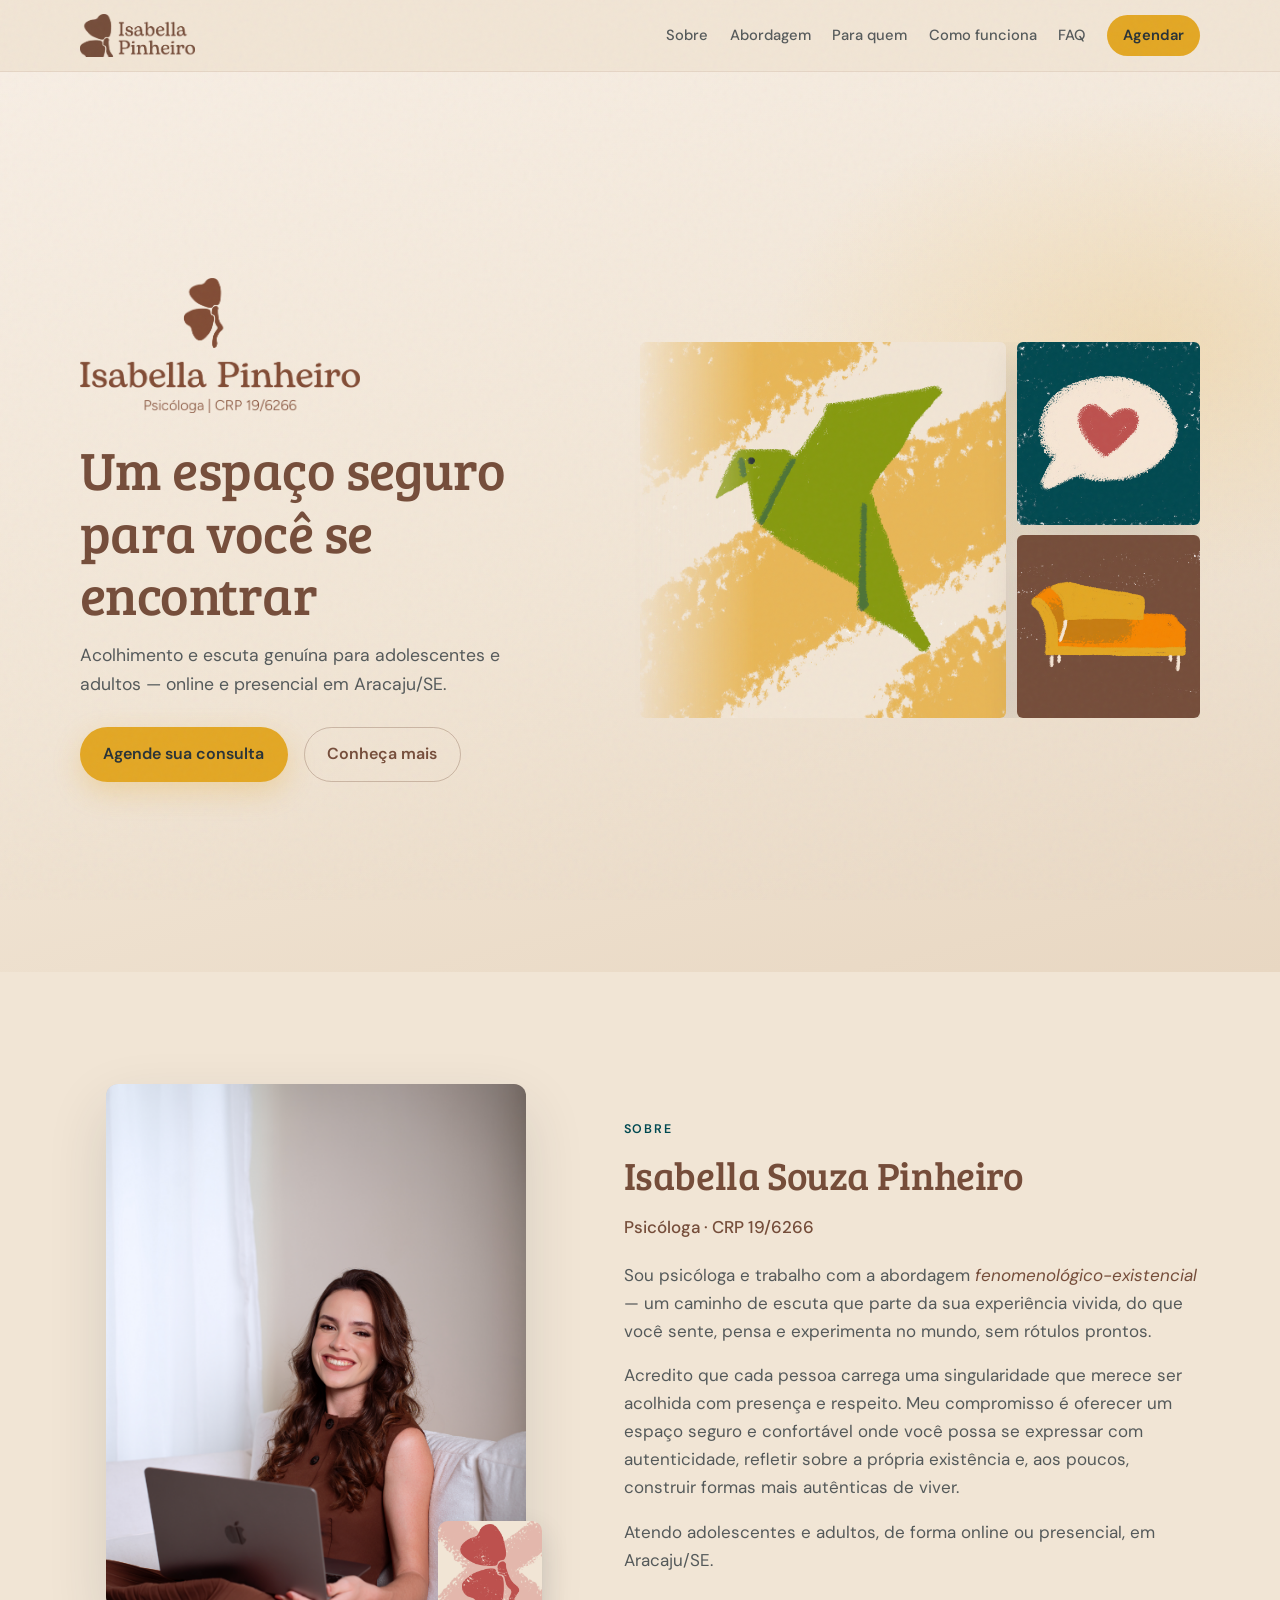
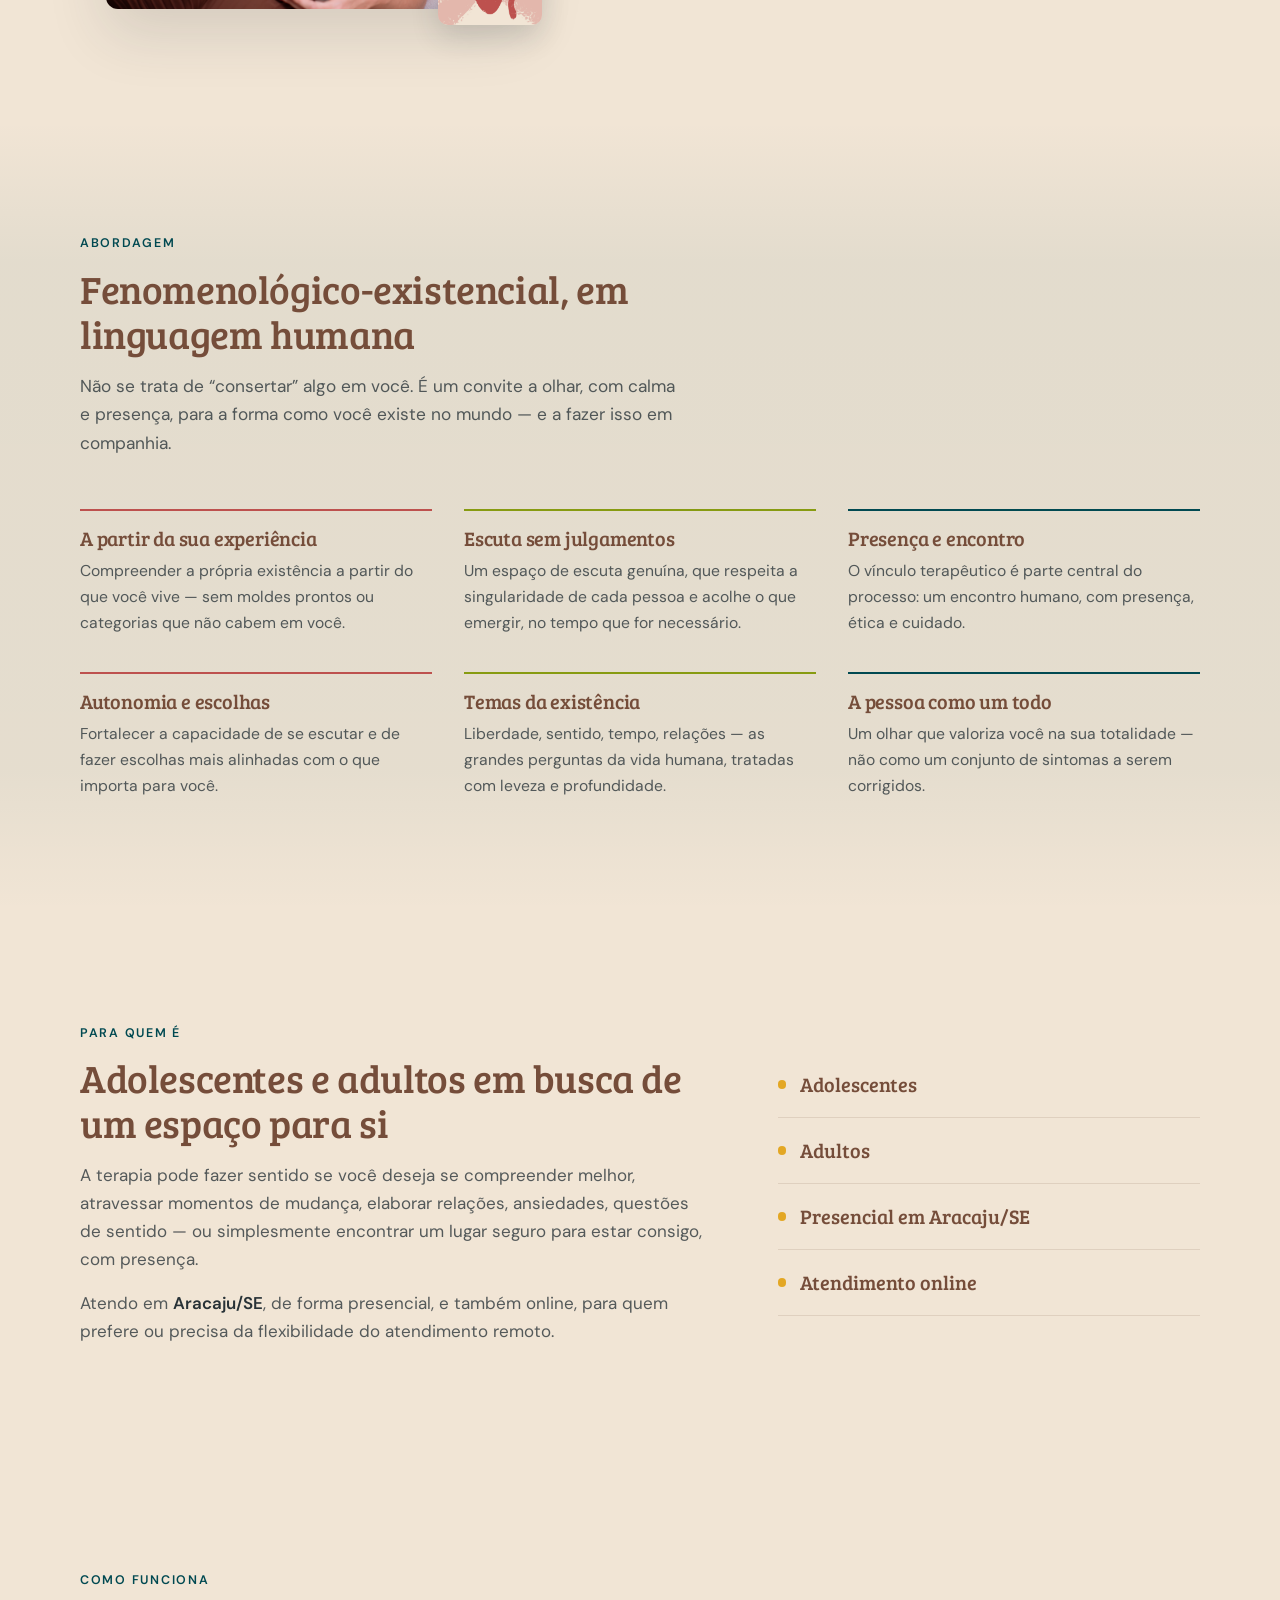
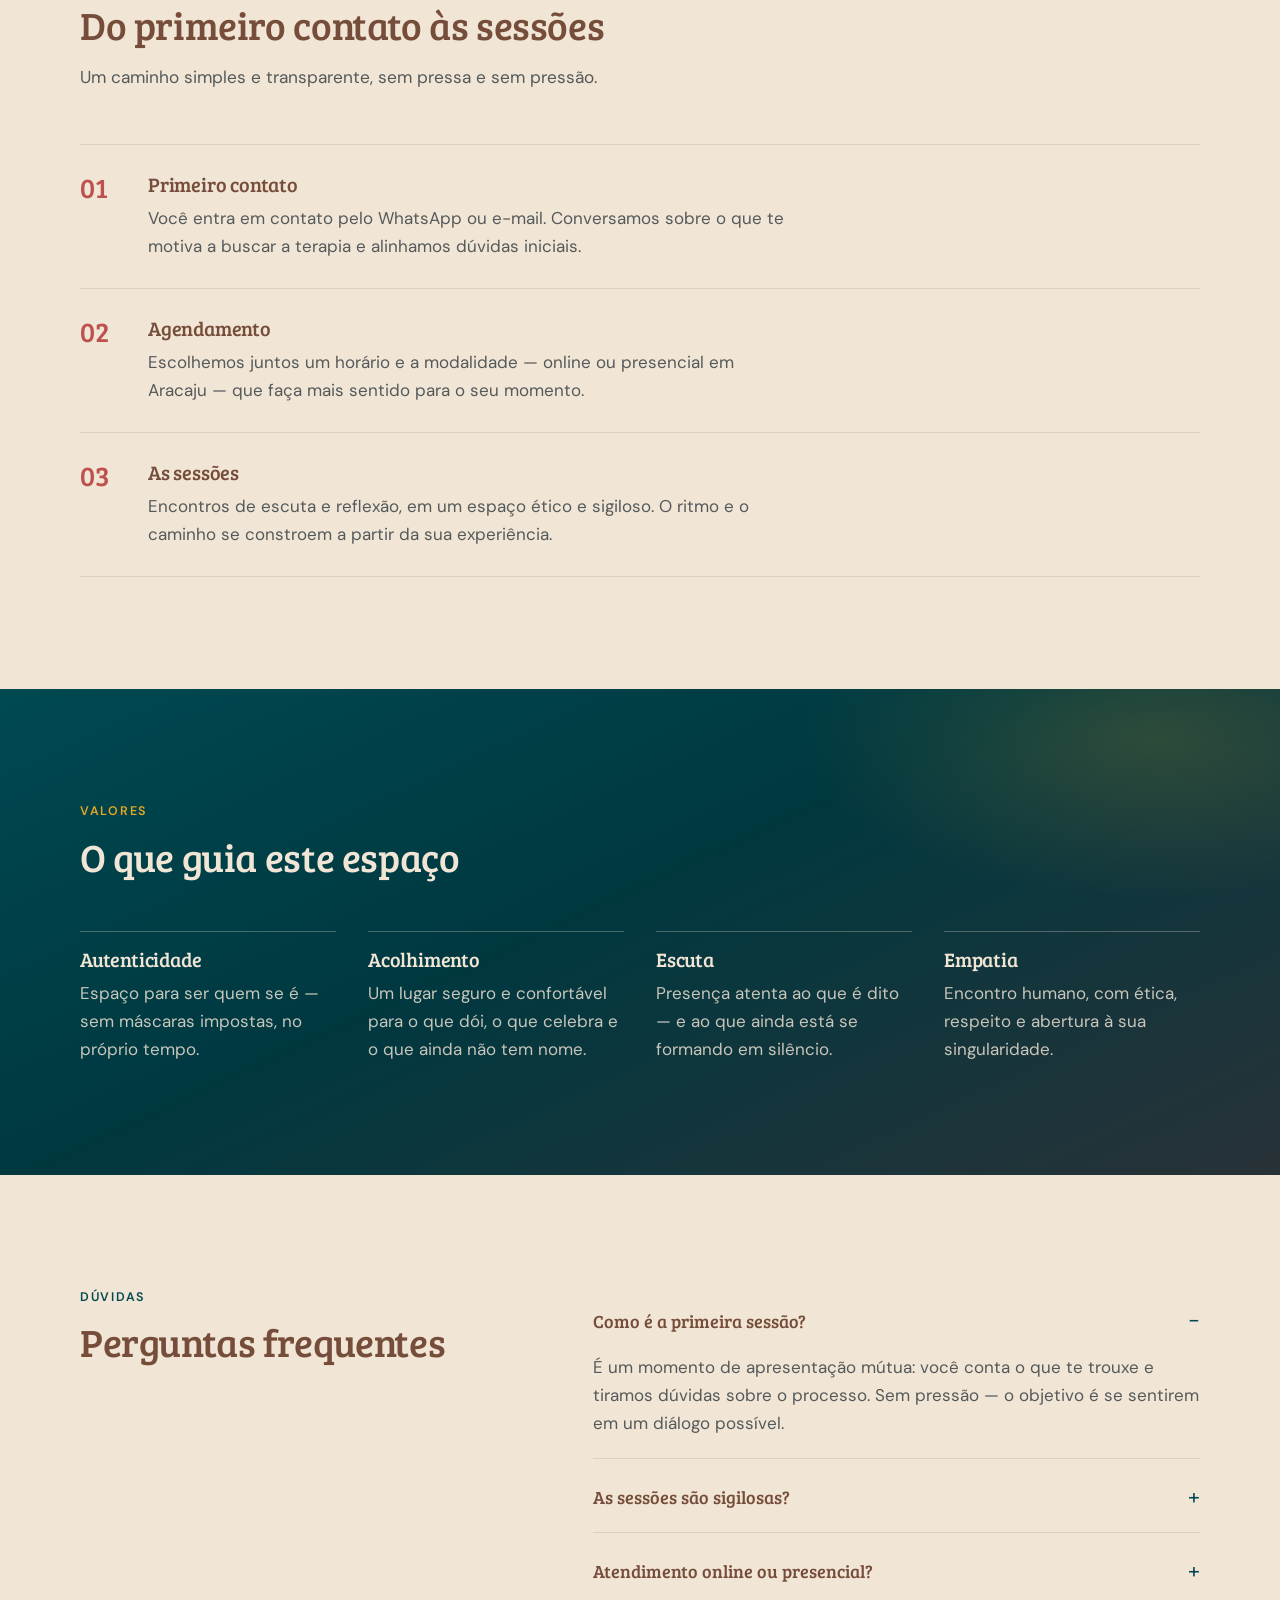
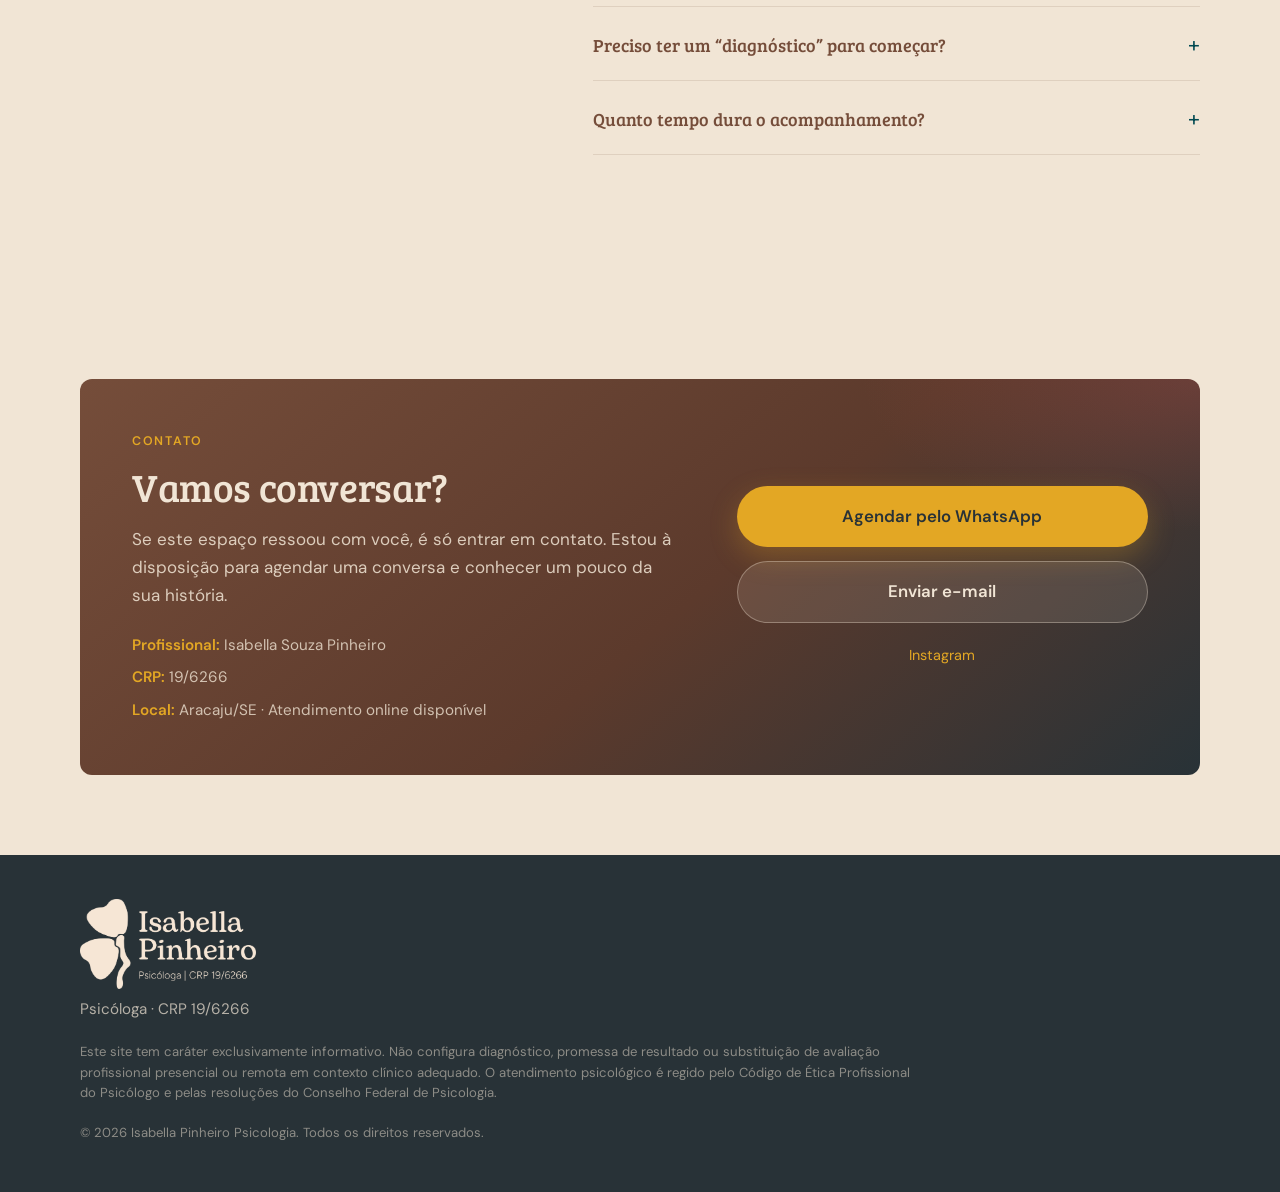
==== commit b5cd3e2d: "isp pt3" ====
--- a/index.html
+++ b/index.html
@@ -3,11 +3,11 @@
 <head>
   <meta charset="UTF-8" />
   <meta name="viewport" content="width=device-width, initial-scale=1.0" />
-  <meta name="description" content="Isabella Souza Pinheiro — Psicóloga. Abordagem fenomenológico-existencial. Atendimento online e presencial em Aracaju/SE para adolescentes e adultos." />
+  <meta name="description" content="Isabella Souza Pinheiro — Psicóloga (CRP 19/6266). Abordagem fenomenológico-existencial. Atendimento online e presencial em Aracaju/SE para adolescentes e adultos." />
   <title>Isabella Pinheiro Psicologia</title>
   <link rel="preconnect" href="https://fonts.googleapis.com" />
   <link rel="preconnect" href="https://fonts.gstatic.com" crossorigin />
-  <link href="https://fonts.googleapis.com/css2?family=Bricolage+Grotesque:opsz,wght@12..96,400;12..96,500;12..96,600;12..96,700&family=DM+Sans:ital,opsz,wght@0,9..40,400;0,9..40,500;0,9..40,600;1,9..40,400&family=Pinyon+Script&display=swap" rel="stylesheet" />
+  <link href="https://fonts.googleapis.com/css2?family=Bree+Serif&family=DM+Sans:ital,opsz,wght@0,9..40,400;0,9..40,500;0,9..40,600;1,9..40,400&display=swap" rel="stylesheet" />
   <link rel="stylesheet" href="styles.css" />
 </head>
 <body>
@@ -16,13 +16,7 @@
   <header class="site-header" id="topo">
     <div class="header-inner">
       <a class="logo" href="#topo" aria-label="Isabella Pinheiro Psicologia — início">
-        <span class="logo-mark" aria-hidden="true">
-          <svg viewBox="0 0 32 32" fill="none" xmlns="http://www.w3.org/2000/svg">
-            <path d="M16 28c0-8 6-10 6-18a6 6 0 1 0-12 0c0 8 6 10 6 18z" fill="currentColor" opacity=".85"/>
-            <path d="M16 10c-2 3-5 4-5 4s2-3 2-5.5A3 3 0 0 1 16 5.5 3 3 0 0 1 19 8.5c0 2.5 2 5.5 2 5.5s-3-1-5-4z" fill="currentColor"/>
-          </svg>
-        </span>
-        <span class="logo-text">Isabella Pinheiro</span>
+        <img src="assets/logo/horizontal-marrom-nav.png" alt="" width="200" height="74" />
       </a>
       <nav class="nav" id="nav" aria-label="Principal">
         <a href="#sobre">Sobre</a>
@@ -39,61 +33,36 @@
   </header>
 
   <main id="conteudo">
-    <!-- 1. Hero -->
     <section class="hero" aria-labelledby="hero-title">
-      <div class="hero-visual" aria-hidden="true">
-        <div class="hero-sky"></div>
-        <div class="hero-sun"></div>
-        <svg class="hero-plant" viewBox="0 0 640 720" xmlns="http://www.w3.org/2000/svg" preserveAspectRatio="xMidYMax meet">
-          <!-- solo / vaso -->
-          <ellipse cx="320" cy="680" rx="180" ry="22" fill="#59380E" opacity=".12"/>
-          <path d="M220 640c10 40 60 55 100 55s90-15 100-55c-25 12-60 18-100 18s-75-6-100-18z" fill="#73450E" opacity=".35"/>
-          <!-- caule -->
-          <path class="stem" d="M320 640 C318 520 300 420 310 300 C318 220 335 160 320 90" stroke="#6B7A4A" stroke-width="5" fill="none" stroke-linecap="round"/>
-          <!-- folhas -->
-          <g class="leaf leaf-a">
-            <path d="M312 420 C240 400 190 340 200 280 C270 300 310 360 312 420Z" fill="#9FA67B"/>
-            <path d="M312 420 C280 380 260 340 255 300" stroke="#73450E" stroke-width="1.2" opacity=".25" fill="none"/>
-          </g>
-          <g class="leaf leaf-b">
-            <path d="M325 360 C400 340 460 290 450 220 C380 250 340 310 325 360Z" fill="#8A9568"/>
-            <path d="M325 360 C360 320 390 280 410 245" stroke="#73450E" stroke-width="1.2" opacity=".25" fill="none"/>
-          </g>
-          <g class="leaf leaf-c">
-            <path d="M308 280 C250 250 220 180 250 130 C300 170 315 230 308 280Z" fill="#A8B085"/>
-          </g>
-          <g class="leaf leaf-d">
-            <path d="M328 240 C390 210 420 150 390 95 C340 130 330 190 328 240Z" fill="#9FA67B"/>
-          </g>
-          <!-- flor -->
-          <g class="bloom">
-            <circle cx="318" cy="78" r="28" fill="#F2D49B"/>
-            <circle cx="318" cy="78" r="14" fill="#FCA419" opacity=".75"/>
-            <ellipse cx="290" cy="62" rx="16" ry="22" fill="#F2D49B" transform="rotate(-25 290 62)" opacity=".9"/>
-            <ellipse cx="348" cy="64" rx="16" ry="22" fill="#F2D49B" transform="rotate(28 348 64)" opacity=".9"/>
-            <ellipse cx="298" cy="98" rx="15" ry="20" fill="#E8C88A" transform="rotate(20 298 98)" opacity=".9"/>
-            <ellipse cx="340" cy="96" rx="15" ry="20" fill="#E8C88A" transform="rotate(-22 340 96)" opacity=".9"/>
-          </g>
-          <!-- folhas flutuantes -->
-          <path class="float-leaf f1" d="M80 180c30-10 55 10 40 45-25 5-50-10-40-45z" fill="#9FA67B" opacity=".45"/>
-          <path class="float-leaf f2" d="M520 280c35-15 60 15 42 50-28 8-55-8-42-50z" fill="#8A9568" opacity=".4"/>
-          <path class="float-leaf f3" d="M100 480c28-8 48 12 35 40-22 6-45-8-35-40z" fill="#A8B085" opacity=".35"/>
-        </svg>
-      </div>
-      <div class="hero-content">
-        <p class="brand-name">Isabella Pinheiro Psicologia</p>
-        <h1 id="hero-title">Um espaço seguro para você se encontrar</h1>
-        <p class="hero-lead">Acolhimento e escuta genuína para adolescentes e adultos — online e presencial em Aracaju/SE.</p>
-        <div class="hero-actions">
-          <a class="btn btn-primary" href="https://wa.me/5579999999999?text=Ol%C3%A1%2C%20gostaria%20de%20agendar%20uma%20consulta." target="_blank" rel="noopener noreferrer">
-            Agende sua consulta
-          </a>
-          <a class="btn btn-ghost" href="#sobre">Conheça mais</a>
-        </div>
-      </div>
-    </section>
-
-    <!-- 2. Sobre -->
+      <div class="hero-stage">
+        <div class="hero-copy">
+          <p class="hero-kicker">Isabella Pinheiro · CRP 19/6266</p>
+          <img
+            class="hero-brand"
+            src="assets/logo/vertical-marrom.png"
+            alt="Isabella Pinheiro — Psicóloga | CRP 19/6266"
+            width="320"
+            height="155"
+          />
+          <h1 id="hero-title">Um espaço seguro para você se encontrar</h1>
+          <p class="hero-lead">Acolhimento e escuta genuína para adolescentes e adultos — online e presencial em Aracaju/SE.</p>
+          <div class="hero-actions">
+            <a class="btn btn-primary" href="https://wa.me/5579999999999?text=Ol%C3%A1%2C%20gostaria%20de%20agendar%20uma%20consulta." target="_blank" rel="noopener noreferrer">
+              Agende sua consulta
+            </a>
+            <a class="btn btn-ghost" href="#sobre">Conheça mais</a>
+          </div>
+        </div>
+        <div class="hero-art" aria-hidden="true">
+          <div class="hero-mosaic">
+            <img class="art art-bird" src="assets/illustrations/passaro.png" alt="" width="420" height="420" />
+            <img class="art art-heart" src="assets/illustrations/coracao.png" alt="" width="200" height="200" />
+            <img class="art art-diva" src="assets/illustrations/diva.png" alt="" width="200" height="200" />
+          </div>
+        </div>
+      </div>
+    </section>
+
     <section class="section about" id="sobre" aria-labelledby="sobre-title">
       <div class="container about-grid">
         <div class="about-visual reveal" aria-hidden="true">
@@ -107,13 +76,13 @@
               loading="lazy"
               decoding="async"
             />
-            <span class="portrait-accent" aria-hidden="true"></span>
           </div>
+          <img class="about-mark" src="assets/illustrations/simbolo.png" alt="" width="120" height="120" loading="lazy" />
         </div>
         <div class="about-copy reveal">
           <p class="eyebrow">Sobre</p>
           <h2 id="sobre-title">Isabella Souza Pinheiro</h2>
-          <p class="crp-line">Psicóloga · CRP <span class="crp-placeholder">XX/XXXXX</span></p>
+          <p class="crp-line">Psicóloga · CRP 19/6266</p>
           <p>
             Sou psicóloga e trabalho com a abordagem <em>fenomenológico-existencial</em> —
             um caminho de escuta que parte da sua experiência vivida, do que você sente, pensa e
@@ -128,12 +97,10 @@
           <p>
             Atendo adolescentes e adultos, de forma online ou presencial, em Aracaju/SE.
           </p>
-          <p class="signature">com presença e escuta</p>
-        </div>
-      </div>
-    </section>
-
-    <!-- 3. Abordagem -->
+        </div>
+      </div>
+    </section>
+
     <section class="section approach" id="abordagem" aria-labelledby="abordagem-title">
       <div class="container">
         <header class="section-header reveal">
@@ -146,44 +113,26 @@
         </header>
         <div class="axis-list">
           <article class="axis reveal">
-            <span class="axis-icon" aria-hidden="true">
-              <svg viewBox="0 0 48 48" fill="none"><path d="M24 40c0-10 8-12 8-22a8 8 0 1 0-16 0c0 10 8 12 8 22z" fill="currentColor"/><path d="M24 14c-3 4-7 5-7 5s3-4 3-7a4 4 0 0 1 8 0c0 3 3 7 3 7s-4-1-7-5z" fill="currentColor" opacity=".7"/></svg>
-            </span>
             <h3>A partir da sua experiência</h3>
             <p>Compreender a própria existência a partir do que você vive — sem moldes prontos ou categorias que não cabem em você.</p>
           </article>
           <article class="axis reveal">
-            <span class="axis-icon" aria-hidden="true">
-              <svg viewBox="0 0 48 48" fill="none"><path d="M12 28c8-2 12-10 12-18 0 8 4 16 12 18-6 4-10 10-12 16-2-6-6-12-12-16z" fill="currentColor"/></svg>
-            </span>
             <h3>Escuta sem julgamentos</h3>
             <p>Um espaço de escuta genuína, que respeita a singularidade de cada pessoa e acolhe o que emergir, no tempo que for necessário.</p>
           </article>
           <article class="axis reveal">
-            <span class="axis-icon" aria-hidden="true">
-              <svg viewBox="0 0 48 48" fill="none"><circle cx="18" cy="22" r="8" fill="currentColor" opacity=".55"/><circle cx="30" cy="22" r="8" fill="currentColor"/><path d="M14 32c4 6 16 6 20 0" stroke="currentColor" stroke-width="2.5" stroke-linecap="round"/></svg>
-            </span>
             <h3>Presença e encontro</h3>
             <p>O vínculo terapêutico é parte central do processo: um encontro humano, com presença, ética e cuidado.</p>
           </article>
           <article class="axis reveal">
-            <span class="axis-icon" aria-hidden="true">
-              <svg viewBox="0 0 48 48" fill="none"><path d="M10 32c8-14 12-20 14-26 2 6 6 12 14 26-10-4-18-4-28 0z" fill="currentColor"/><circle cx="24" cy="36" r="3" fill="currentColor"/></svg>
-            </span>
             <h3>Autonomia e escolhas</h3>
             <p>Fortalecer a capacidade de se escutar e de fazer escolhas mais alinhadas com o que importa para você.</p>
           </article>
           <article class="axis reveal">
-            <span class="axis-icon" aria-hidden="true">
-              <svg viewBox="0 0 48 48" fill="none"><path d="M8 24h8l4-12 6 24 4-12h10" stroke="currentColor" stroke-width="2.5" stroke-linecap="round" stroke-linejoin="round" fill="none"/></svg>
-            </span>
             <h3>Temas da existência</h3>
             <p>Liberdade, sentido, tempo, relações — as grandes perguntas da vida humana, tratadas com leveza e profundidade.</p>
           </article>
           <article class="axis reveal">
-            <span class="axis-icon" aria-hidden="true">
-              <svg viewBox="0 0 48 48" fill="none"><circle cx="24" cy="24" r="14" stroke="currentColor" stroke-width="2.5" fill="none"/><circle cx="24" cy="24" r="5" fill="currentColor"/><path d="M24 6v4M24 38v4M6 24h4M38 24h4" stroke="currentColor" stroke-width="2" stroke-linecap="round"/></svg>
-            </span>
             <h3>A pessoa como um todo</h3>
             <p>Um olhar que valoriza você na sua totalidade — não como um conjunto de sintomas a serem corrigidos.</p>
           </article>
@@ -191,7 +140,6 @@
       </div>
     </section>
 
-    <!-- 4. Para quem -->
     <section class="section audience" id="para-quem" aria-labelledby="para-quem-title">
       <div class="container audience-grid">
         <div class="audience-copy reveal">
@@ -208,35 +156,20 @@
           </p>
         </div>
         <ul class="audience-tags reveal" aria-label="Públicos e modalidades">
-          <li>
-            <span class="tag-icon" aria-hidden="true">✦</span>
-            Adolescentes
-          </li>
-          <li>
-            <span class="tag-icon" aria-hidden="true">✦</span>
-            Adultos
-          </li>
-          <li>
-            <span class="tag-icon" aria-hidden="true">✦</span>
-            Presencial em Aracaju/SE
-          </li>
-          <li>
-            <span class="tag-icon" aria-hidden="true">✦</span>
-            Atendimento online
-          </li>
+          <li>Adolescentes</li>
+          <li>Adultos</li>
+          <li>Presencial em Aracaju/SE</li>
+          <li>Atendimento online</li>
         </ul>
       </div>
     </section>
 
-    <!-- 5. Como funciona -->
     <section class="section process" id="como-funciona" aria-labelledby="processo-title">
       <div class="container">
         <header class="section-header reveal">
           <p class="eyebrow">Como funciona</p>
           <h2 id="processo-title">Do primeiro contato às sessões</h2>
-          <p class="section-lead">
-            Um caminho simples e transparente, sem pressa e sem pressão.
-          </p>
+          <p class="section-lead">Um caminho simples e transparente, sem pressa e sem pressão.</p>
         </header>
         <ol class="steps">
           <li class="step reveal">
@@ -264,7 +197,6 @@
       </div>
     </section>
 
-    <!-- 6. Valores -->
     <section class="section values" id="valores" aria-labelledby="valores-title">
       <div class="container">
         <header class="section-header reveal">
@@ -273,39 +205,25 @@
         </header>
         <div class="values-row">
           <article class="value reveal">
-            <div class="value-glyph" aria-hidden="true">
-              <svg viewBox="0 0 64 64" fill="none"><path d="M32 52c0-12 10-14 10-26a10 10 0 1 0-20 0c0 12 10 14 10 26z" fill="currentColor"/><path d="M32 18c-4 5-9 7-9 7s4-5 4-9a5 5 0 0 1 10 0c0 4 4 9 4 9s-5-2-9-7z" fill="currentColor" opacity=".65"/></svg>
-            </div>
             <h3>Autenticidade</h3>
             <p>Espaço para ser quem se é — sem máscaras impostas, no próprio tempo.</p>
           </article>
           <article class="value reveal">
-            <div class="value-glyph" aria-hidden="true">
-              <svg viewBox="0 0 64 64" fill="none"><path d="M32 50s-16-10-16-22a10 10 0 0 1 20 0 10 10 0 0 1 20 0c0 12-16 22-16 22" fill="currentColor" opacity=".9"/><path d="M32 28c0-4 2-8 2-8s2 4 2 8" stroke="#F3EEE8" stroke-width="1.5" opacity=".5"/></svg>
-            </div>
             <h3>Acolhimento</h3>
             <p>Um lugar seguro e confortável para o que dói, o que celebra e o que ainda não tem nome.</p>
           </article>
           <article class="value reveal">
-            <div class="value-glyph" aria-hidden="true">
-              <svg viewBox="0 0 64 64" fill="none"><path d="M12 36c10-4 16-16 16-26 0 10 6 22 16 26-8 6-14 14-16 22-2-8-8-16-16-22z" fill="currentColor"/></svg>
-            </div>
             <h3>Escuta</h3>
             <p>Presença atenta ao que é dito — e ao que ainda está se formando em silêncio.</p>
           </article>
           <article class="value reveal">
-            <div class="value-glyph" aria-hidden="true">
-              <svg viewBox="0 0 64 64" fill="none"><ellipse cx="32" cy="28" rx="18" ry="14" fill="currentColor"/><path d="M24 40l-4 10 10-6" fill="currentColor"/></svg>
-            </div>
             <h3>Empatia</h3>
             <p>Encontro humano, com ética, respeito e abertura à sua singularidade.</p>
           </article>
         </div>
       </div>
-      <div class="values-motif" aria-hidden="true"></div>
-    </section>
-
-    <!-- 7. FAQ -->
+    </section>
+
     <section class="section faq" id="faq" aria-labelledby="faq-title">
       <div class="container faq-grid">
         <header class="section-header reveal">
@@ -337,7 +255,6 @@
       </div>
     </section>
 
-    <!-- 8. Contato / CTA final -->
     <section class="section contact" id="contato" aria-labelledby="contato-title">
       <div class="container contact-panel reveal">
         <div class="contact-copy">
@@ -349,7 +266,7 @@
           </p>
           <ul class="contact-meta">
             <li><strong>Profissional:</strong> Isabella Souza Pinheiro</li>
-            <li><strong>CRP:</strong> <span class="crp-placeholder">XX/XXXXX</span></li>
+            <li><strong>CRP:</strong> 19/6266</li>
             <li><strong>Local:</strong> Aracaju/SE · Atendimento online disponível</li>
           </ul>
         </div>
@@ -362,20 +279,17 @@
           </a>
           <div class="socials">
             <a href="https://instagram.com/" target="_blank" rel="noopener noreferrer" aria-label="Instagram">Instagram</a>
-            <span aria-hidden="true">·</span>
-            <a href="#contato">Redes sociais a definir</a>
           </div>
         </div>
       </div>
     </section>
   </main>
 
-  <!-- 9. Rodapé -->
   <footer class="site-footer">
     <div class="container footer-inner">
       <div class="footer-brand">
-        <p class="footer-name">Isabella Souza Pinheiro</p>
-        <p class="footer-crp">Psicóloga · CRP <span class="crp-placeholder">XX/XXXXX</span></p>
+        <img class="footer-logo" src="assets/logo/horizontal-bege.png" alt="Isabella Pinheiro" width="180" height="93" loading="lazy" />
+        <p class="footer-crp">Psicóloga · CRP 19/6266</p>
       </div>
       <p class="footer-disclaimer">
         Este site tem caráter exclusivamente informativo. Não configura diagnóstico,
--- a/styles.css
+++ b/styles.css
@@ -1,29 +1,39 @@
-/* ===== Tokens ===== */
+/* ===== Brand tokens (mocks/4_CORES) ===== */
 :root {
-  --olive: #9fa67b;
-  --olive-deep: #7a8259;
-  --gold: #f2d49b;
-  --earth: #73450e;
-  --earth-deep: #59380e;
-  --cream: #f3eee8;
-  --cream-deep: #e8e0d4;
-  --mustard: #fca419;
-  --mustard-soft: #ffb136;
-  --ink: #3a2a12;
-  --ink-soft: rgba(58, 42, 18, 0.72);
-  --ink-faint: rgba(58, 42, 18, 0.5);
-  --white: #fffcf8;
-  --radius: 2px;
-  --font-display: "Bricolage Grotesque", system-ui, sans-serif;
+  --cream: #f1e5d5;
+  --cream-soft: #f7eee4;
+  --brown: #754d3a;
+  --mustard: #e3a724;
+  --teal: #004951;
+  --navy: #05316a;
+  --ochre: #a8751d;
+  --olive: #879b11;
+  --terracotta: #bd514e;
+  --charcoal: #283237;
+
+  --ink: #283237;
+  --ink-soft: rgba(40, 50, 55, 0.78);
+  --ink-faint: rgba(40, 50, 55, 0.55);
+  --white: #fffaf4;
+
+  --space-xs: 0.5rem;
+  --space-sm: 0.75rem;
+  --space-md: 1rem;
+  --space-lg: 1.5rem;
+  --space-xl: 2rem;
+  --space-2xl: 3rem;
+  --space-3xl: 4rem;
+  --page: clamp(1.25rem, 4vw, 2.5rem);
+  --max: 1120px;
+  --header-h: 4.5rem;
+  --radius: 4px;
+  --radius-lg: 12px;
+
+  --font-display: "Bree Serif", Georgia, serif;
   --font-body: "DM Sans", system-ui, sans-serif;
-  --font-script: "Pinyon Script", cursive;
-  --space: clamp(1.25rem, 4vw, 2.5rem);
-  --max: 1120px;
-  --header-h: 4.25rem;
   --ease: cubic-bezier(0.22, 1, 0.36, 1);
 }
 
-/* ===== Reset / base ===== */
 *,
 *::before,
 *::after {
@@ -40,12 +50,9 @@
   font-size: 1.0625rem;
   line-height: 1.65;
   color: var(--ink);
-  background:
-    radial-gradient(ellipse 80% 50% at 10% 0%, rgba(242, 212, 155, 0.35), transparent 55%),
-    radial-gradient(ellipse 60% 40% at 90% 20%, rgba(159, 166, 123, 0.22), transparent 50%),
-    linear-gradient(180deg, var(--cream) 0%, #efe8dd 40%, var(--cream) 100%);
-  background-attachment: fixed;
+  background: var(--cream);
   -webkit-font-smoothing: antialiased;
+  overflow-x: clip;
 }
 
 body::before {
@@ -54,8 +61,8 @@
   inset: 0;
   pointer-events: none;
   z-index: 1000;
-  opacity: 0.04;
-  background-image: url("data:image/svg+xml,%3Csvg viewBox='0 0 200 200' xmlns='http://www.w3.org/2000/svg'%3E%3Cfilter id='n'%3E%3CfeTurbulence type='fractalNoise' baseFrequency='0.85' numOctaves='4' stitchTiles='stitch'/%3E%3C/filter%3E%3Crect width='100%25' height='100%25' filter='url(%23n)'/%3E%3C/svg%3E");
+  opacity: 0.035;
+  background-image: url("data:image/svg+xml,%3Csvg viewBox='0 0 200 200' xmlns='http://www.w3.org/2000/svg'%3E%3Cfilter id='n'%3E%3CfeTurbulence type='fractalNoise' baseFrequency='0.9' numOctaves='3' stitchTiles='stitch'/%3E%3C/filter%3E%3Crect width='100%25' height='100%25' filter='url(%23n)'/%3E%3C/svg%3E");
 }
 
 img,
@@ -72,24 +79,24 @@
 h2,
 h3 {
   font-family: var(--font-display);
-  font-weight: 600;
+  font-weight: 400;
   line-height: 1.15;
-  letter-spacing: -0.02em;
-  color: var(--earth-deep);
+  letter-spacing: -0.01em;
+  color: var(--brown);
 }
 
 h1 {
-  font-size: clamp(2.35rem, 6.5vw, 3.75rem);
+  font-size: clamp(2.2rem, 5.5vw, 3.4rem);
   margin: 0 0 1rem;
 }
 
 h2 {
-  font-size: clamp(1.85rem, 4vw, 2.65rem);
+  font-size: clamp(1.75rem, 3.8vw, 2.45rem);
   margin: 0 0 1rem;
 }
 
 h3 {
-  font-size: 1.2rem;
+  font-size: 1.25rem;
   margin: 0 0 0.5rem;
 }
 
@@ -104,12 +111,12 @@
 
 em {
   font-style: italic;
-  color: var(--earth);
+  color: var(--brown);
 }
 
 strong {
   font-weight: 600;
-  color: var(--earth-deep);
+  color: var(--charcoal);
 }
 
 .skip-link {
@@ -117,7 +124,7 @@
   left: 1rem;
   top: -100px;
   z-index: 2000;
-  background: var(--earth-deep);
+  background: var(--teal);
   color: var(--cream);
   padding: 0.6rem 1rem;
   text-decoration: none;
@@ -129,7 +136,7 @@
 }
 
 .container {
-  width: min(100% - 2 * var(--space), var(--max));
+  width: min(100% - 2 * var(--page), var(--max));
   margin-inline: auto;
 }
 
@@ -139,19 +146,19 @@
   top: 0;
   z-index: 100;
   height: var(--header-h);
-  backdrop-filter: blur(12px);
-  background: rgba(243, 238, 232, 0.78);
-  border-bottom: 1px solid rgba(115, 69, 14, 0.08);
+  backdrop-filter: blur(14px);
+  background: rgba(241, 229, 213, 0.86);
+  border-bottom: 1px solid rgba(117, 77, 58, 0.1);
   transition: background 0.3s var(--ease), box-shadow 0.3s var(--ease);
 }
 
 .site-header.is-scrolled {
-  background: rgba(243, 238, 232, 0.92);
-  box-shadow: 0 8px 24px rgba(89, 56, 14, 0.06);
+  background: rgba(241, 229, 213, 0.95);
+  box-shadow: 0 10px 28px rgba(40, 50, 55, 0.06);
 }
 
 .header-inner {
-  width: min(100% - 2 * var(--space), var(--max));
+  width: min(100% - 2 * var(--page), var(--max));
   margin-inline: auto;
   height: 100%;
   display: flex;
@@ -163,24 +170,13 @@
 .logo {
   display: inline-flex;
   align-items: center;
-  gap: 0.55rem;
   text-decoration: none;
-  color: var(--earth-deep);
-  font-family: var(--font-display);
-  font-weight: 600;
-  font-size: 1rem;
-  letter-spacing: -0.01em;
-}
-
-.logo-mark {
-  width: 1.75rem;
-  height: 1.75rem;
-  color: var(--olive-deep);
-}
-
-.logo-mark svg {
-  width: 100%;
-  height: 100%;
+  flex-shrink: 0;
+}
+
+.logo img {
+  height: 2.65rem;
+  width: auto;
 }
 
 .nav {
@@ -198,31 +194,31 @@
 }
 
 .nav a:hover {
-  color: var(--earth-deep);
+  color: var(--brown);
 }
 
 .nav-cta {
   display: inline-flex;
   align-items: center;
-  padding: 0.45rem 0.95rem;
+  padding: 0.5rem 1rem;
   background: var(--mustard);
-  color: var(--earth-deep) !important;
+  color: var(--charcoal) !important;
   border-radius: 999px;
   font-weight: 600 !important;
 }
 
 .nav-cta:hover {
-  background: var(--mustard-soft);
+  background: #ebc04a;
 }
 
 .nav-toggle {
   display: none;
-  width: 2.5rem;
-  height: 2.5rem;
+  width: 2.75rem;
+  height: 2.75rem;
   border: 0;
   background: transparent;
   cursor: pointer;
-  padding: 0.5rem;
+  padding: 0.55rem;
   flex-direction: column;
   justify-content: center;
   gap: 6px;
@@ -232,7 +228,7 @@
   display: block;
   height: 2px;
   width: 100%;
-  background: var(--earth-deep);
+  background: var(--brown);
   transition: transform 0.3s var(--ease), opacity 0.2s;
 }
 
@@ -250,7 +246,8 @@
   align-items: center;
   justify-content: center;
   gap: 0.5rem;
-  padding: 0.85rem 1.35rem;
+  min-height: 2.75rem;
+  padding: 0.85rem 1.4rem;
   font-family: var(--font-body);
   font-size: 1rem;
   font-weight: 600;
@@ -269,36 +266,40 @@
   transform: translateY(0);
 }
 
+.btn:focus-visible {
+  outline: 2px solid var(--teal);
+  outline-offset: 3px;
+}
+
 .btn-primary {
   background: var(--mustard);
-  color: var(--earth-deep);
-  box-shadow: 0 8px 24px rgba(252, 164, 25, 0.28);
+  color: var(--charcoal);
+  box-shadow: 0 10px 28px rgba(227, 167, 36, 0.28);
 }
 
 .btn-primary:hover {
-  background: var(--mustard-soft);
-  box-shadow: 0 12px 28px rgba(252, 164, 25, 0.35);
+  background: #ebc04a;
 }
 
 .btn-ghost {
   background: transparent;
-  border-color: rgba(115, 69, 14, 0.28);
-  color: var(--earth-deep);
+  border-color: rgba(117, 77, 58, 0.3);
+  color: var(--brown);
 }
 
 .btn-ghost:hover {
-  border-color: var(--earth);
-  background: rgba(255, 252, 248, 0.5);
+  border-color: var(--brown);
+  background: rgba(255, 250, 244, 0.55);
 }
 
 .btn-soft {
-  background: rgba(255, 252, 248, 0.18);
-  border-color: rgba(255, 252, 248, 0.35);
-  color: var(--white);
+  background: rgba(241, 229, 213, 0.12);
+  border-color: rgba(241, 229, 213, 0.35);
+  color: var(--cream);
 }
 
 .btn-soft:hover {
-  background: rgba(255, 252, 248, 0.28);
+  background: rgba(241, 229, 213, 0.22);
 }
 
 .btn-lg {
@@ -309,71 +310,46 @@
 /* ===== Hero ===== */
 .hero {
   position: relative;
-  min-height: min(100svh, 920px);
-  min-height: min(100vh, 920px);
-  display: grid;
-  grid-template-columns: 1fr;
-  align-items: end;
   overflow: hidden;
   isolation: isolate;
-}
-
-.hero-visual {
-  position: absolute;
-  inset: 0;
-  z-index: 0;
-}
-
-.hero-sky {
-  position: absolute;
-  inset: 0;
+  min-height: min(100svh, 900px);
+  min-height: min(100vh, 900px);
   background:
-    radial-gradient(ellipse 70% 55% at 70% 35%, rgba(242, 212, 155, 0.55), transparent 60%),
-    radial-gradient(ellipse 50% 40% at 20% 70%, rgba(159, 166, 123, 0.3), transparent 55%),
-    linear-gradient(165deg, #e9dfd0 0%, var(--cream) 45%, #dfe3c8 100%);
-}
-
-.hero-sun {
-  position: absolute;
-  width: min(42vw, 320px);
-  height: min(42vw, 320px);
-  top: 8%;
-  right: 8%;
-  border-radius: 50%;
-  background: radial-gradient(circle at 40% 40%, #fff6e0 0%, var(--gold) 35%, rgba(252, 164, 25, 0.35) 60%, transparent 72%);
-  animation: sun-breathe 8s ease-in-out infinite;
-  filter: blur(2px);
-}
-
-.hero-plant {
-  position: absolute;
-  left: 50%;
-  bottom: -2%;
-  width: min(110vw, 720px);
-  height: auto;
-  transform: translateX(-38%);
-  opacity: 0.95;
-}
-
-.hero-content {
+    radial-gradient(ellipse 50% 45% at 90% 30%, rgba(227, 167, 36, 0.18), transparent 60%),
+    linear-gradient(165deg, var(--cream-soft) 0%, var(--cream) 55%, #e8d7c2 100%);
+}
+
+.hero-stage {
+  width: min(100% - 2 * var(--page), var(--max));
+  margin: 0 auto;
+  min-height: inherit;
+  display: grid;
+  grid-template-columns: minmax(0, 0.95fr) minmax(0, 1.05fr);
+  gap: clamp(1rem, 3vw, 2rem);
+  align-items: center;
+  padding: calc(var(--header-h) + 1.5rem) 0 clamp(3rem, 8vw, 5rem);
+}
+
+.hero-copy {
   position: relative;
-  z-index: 1;
-  width: min(100% - 2 * var(--space), var(--max));
-  margin: 0 auto;
-  padding: calc(var(--header-h) + 2rem) 0 clamp(3.5rem, 10vw, 6rem);
-  max-width: 34rem;
-  margin-left: max(var(--space), calc((100% - var(--max)) / 2));
+  z-index: 2;
+  max-width: 32rem;
   animation: hero-enter 1s var(--ease) both;
 }
 
-.brand-name {
-  font-family: var(--font-display);
-  font-size: clamp(0.95rem, 2vw, 1.1rem);
+.hero-kicker {
+  display: none;
+  font-size: 0.82rem;
   font-weight: 600;
   letter-spacing: 0.04em;
-  text-transform: uppercase;
-  color: var(--olive-deep);
-  margin: 0 0 1rem;
+  color: var(--teal);
+  margin: 0 0 0.85rem;
+}
+
+.hero-brand {
+  width: min(100%, 280px);
+  height: auto;
+  margin-bottom: 1.5rem;
 }
 
 .hero-lead {
@@ -388,92 +364,55 @@
   gap: 0.75rem 1rem;
 }
 
-/* plant motion */
-.leaf-a {
-  transform-origin: 312px 420px;
-  animation: sway 6s ease-in-out infinite;
-}
-
-.leaf-b {
-  transform-origin: 325px 360px;
-  animation: sway 7s ease-in-out infinite reverse;
-}
-
-.leaf-c {
-  transform-origin: 308px 280px;
-  animation: sway 5.5s ease-in-out infinite 0.4s;
-}
-
-.leaf-d {
-  transform-origin: 328px 240px;
-  animation: sway 6.5s ease-in-out infinite reverse 0.2s;
-}
-
-.bloom {
-  transform-origin: 318px 78px;
-  animation: bloom-soft 5s ease-in-out infinite;
-}
-
-.float-leaf {
-  animation: float-y 9s ease-in-out infinite;
-}
-
-.float-leaf.f2 {
-  animation-duration: 11s;
-  animation-delay: -2s;
-}
-
-.float-leaf.f3 {
-  animation-duration: 10s;
-  animation-delay: -4s;
-}
-
-@keyframes sway {
-  0%,
-  100% {
-    transform: rotate(-2deg);
-  }
-  50% {
-    transform: rotate(3deg);
-  }
-}
-
-@keyframes bloom-soft {
-  0%,
-  100% {
-    transform: scale(1);
-  }
-  50% {
-    transform: scale(1.04);
-  }
-}
-
-@keyframes float-y {
-  0%,
-  100% {
-    transform: translateY(0) rotate(0deg);
-  }
-  50% {
-    transform: translateY(-18px) rotate(8deg);
-  }
-}
-
-@keyframes sun-breathe {
-  0%,
-  100% {
-    transform: scale(1);
-    opacity: 0.9;
-  }
-  50% {
-    transform: scale(1.06);
-    opacity: 1;
-  }
+.hero-art {
+  position: relative;
+  z-index: 1;
+  animation: hero-enter 1.15s var(--ease) 0.12s both;
+  /* Fade à esquerda: texto respira */
+  -webkit-mask-image: linear-gradient(90deg, transparent 0%, #000 22%, #000 100%);
+  mask-image: linear-gradient(90deg, transparent 0%, #000 22%, #000 100%);
+}
+
+.hero-mosaic {
+  display: grid;
+  grid-template-columns: 2fr 1fr;
+  grid-template-rows: 1fr 1fr;
+  gap: 0.65rem;
+  width: 100%;
+  max-width: 560px;
+  margin-left: auto;
+  aspect-ratio: 3 / 2;
+}
+
+.art {
+  display: block;
+  width: 100%;
+  height: 100%;
+  object-fit: cover;
+  object-position: center;
+  border-radius: 6px;
+  box-shadow: 0 14px 36px rgba(40, 50, 55, 0.12);
+}
+
+.art-bird {
+  grid-column: 1;
+  grid-row: 1 / -1;
+}
+
+.art-heart {
+  grid-column: 2;
+  grid-row: 1;
+}
+
+.art-diva {
+  grid-column: 2;
+  grid-row: 2;
 }
 
 @keyframes hero-enter {
   from {
     opacity: 0;
-    transform: translateY(24px);
+    transform: translateY(22px);
   }
   to {
     opacity: 1;
@@ -497,17 +436,17 @@
 }
 
 .eyebrow {
-  font-family: var(--font-display);
-  font-size: 0.8rem;
+  font-family: var(--font-body);
+  font-size: 0.78rem;
   font-weight: 600;
-  letter-spacing: 0.12em;
+  letter-spacing: 0.14em;
   text-transform: uppercase;
-  color: var(--olive-deep);
+  color: var(--teal);
   margin: 0 0 0.75rem;
 }
 
 .eyebrow.light {
-  color: var(--gold);
+  color: var(--mustard);
 }
 
 /* ===== About ===== */
@@ -518,7 +457,7 @@
   align-items: center;
 }
 
-.portrait-frame {
+.about-visual {
   position: relative;
   max-width: 420px;
   margin-inline: auto;
@@ -530,22 +469,19 @@
   aspect-ratio: 4 / 5;
   object-fit: cover;
   object-position: center 18%;
-  border-radius: 4px;
-  box-shadow: 0 24px 60px rgba(89, 56, 14, 0.14);
-  display: block;
-  background: var(--cream-deep);
-}
-
-.portrait-accent {
+  border-radius: var(--radius-lg);
+  box-shadow: 0 24px 60px rgba(40, 50, 55, 0.14);
+  background: #e0d0bc;
+}
+
+.about-mark {
   position: absolute;
-  inset: auto -0.85rem -0.85rem auto;
-  width: 42%;
-  height: 28%;
-  border: 1.5px solid var(--olive);
-  border-radius: 4px;
-  pointer-events: none;
-  opacity: 0.55;
-  z-index: -1;
+  width: 6.5rem;
+  height: auto;
+  right: -1rem;
+  bottom: -1rem;
+  border-radius: 10px;
+  box-shadow: 0 12px 28px rgba(40, 50, 55, 0.16);
 }
 
 .about-copy p {
@@ -554,21 +490,14 @@
 
 .crp-line {
   font-weight: 500;
-  color: var(--earth) !important;
+  color: var(--brown) !important;
   margin-bottom: 1.25rem !important;
-}
-
-.signature {
-  font-family: var(--font-script);
-  font-size: 1.85rem;
-  color: var(--earth) !important;
-  margin-top: 1.5rem !important;
 }
 
 /* ===== Approach ===== */
 .approach {
   background:
-    linear-gradient(180deg, transparent, rgba(159, 166, 123, 0.12) 20%, rgba(159, 166, 123, 0.1) 80%, transparent);
+    linear-gradient(180deg, transparent, rgba(0, 73, 81, 0.06) 18%, rgba(0, 73, 81, 0.05) 82%, transparent);
 }
 
 .axis-list {
@@ -578,21 +507,20 @@
 }
 
 .axis {
-  padding-top: 0.25rem;
-  border-top: 1.5px solid rgba(115, 69, 14, 0.15);
-}
-
-.axis-icon {
-  display: inline-flex;
-  width: 2.5rem;
-  height: 2.5rem;
-  color: var(--olive-deep);
-  margin: 1rem 0 0.75rem;
-}
-
-.axis-icon svg {
-  width: 100%;
-  height: 100%;
+  padding-top: 1rem;
+  border-top: 2px solid rgba(117, 77, 58, 0.18);
+}
+
+.axis:nth-child(3n + 1) {
+  border-top-color: var(--terracotta);
+}
+
+.axis:nth-child(3n + 2) {
+  border-top-color: var(--olive);
+}
+
+.axis:nth-child(3n) {
+  border-top-color: var(--teal);
 }
 
 .axis p {
@@ -600,10 +528,6 @@
 }
 
 /* ===== Audience ===== */
-.audience {
-  overflow: hidden;
-}
-
 .audience-grid {
   display: grid;
   grid-template-columns: 1.2fr 0.8fr;
@@ -617,40 +541,33 @@
   padding: 0;
   display: flex;
   flex-direction: column;
-  gap: 0.75rem;
+  gap: 0;
 }
 
 .audience-tags li {
-  display: flex;
-  align-items: center;
-  gap: 0.85rem;
   font-family: var(--font-display);
-  font-weight: 550;
-  font-size: 1.15rem;
-  color: var(--earth-deep);
-  padding: 0.9rem 0;
-  border-bottom: 1px solid rgba(115, 69, 14, 0.12);
-}
-
-.tag-icon {
-  color: var(--mustard);
-  font-size: 0.85rem;
+  font-size: 1.25rem;
+  color: var(--brown);
+  padding: 1rem 0;
+  border-bottom: 1px solid rgba(117, 77, 58, 0.14);
+}
+
+.audience-tags li::before {
+  content: "";
+  display: inline-block;
+  width: 0.55rem;
+  height: 0.55rem;
+  margin-right: 0.85rem;
+  border-radius: 50%;
+  background: var(--mustard);
+  vertical-align: 0.15em;
 }
 
 /* ===== Process ===== */
-.process {
-  background:
-    radial-gradient(ellipse 50% 60% at 100% 50%, rgba(242, 212, 155, 0.35), transparent 60%),
-    transparent;
-}
-
 .steps {
   list-style: none;
   margin: 0;
   padding: 0;
-  display: grid;
-  gap: 0;
-  counter-reset: none;
 }
 
 .step {
@@ -658,19 +575,18 @@
   grid-template-columns: auto 1fr;
   gap: 1.25rem 1.75rem;
   padding: 1.75rem 0;
-  border-top: 1px solid rgba(115, 69, 14, 0.12);
+  border-top: 1px solid rgba(117, 77, 58, 0.14);
   align-items: start;
 }
 
 .step:last-child {
-  border-bottom: 1px solid rgba(115, 69, 14, 0.12);
+  border-bottom: 1px solid rgba(117, 77, 58, 0.14);
 }
 
 .step-num {
   font-family: var(--font-display);
   font-size: 1.75rem;
-  font-weight: 600;
-  color: var(--olive);
+  color: var(--terracotta);
   line-height: 1;
   min-width: 2.5rem;
 }
@@ -681,23 +597,23 @@
 
 /* ===== Values ===== */
 .values {
-  background: linear-gradient(160deg, #5f6b45 0%, #6f7a52 40%, #8a7a4e 100%);
-  color: var(--white);
-  overflow: hidden;
+  background:
+    radial-gradient(ellipse 50% 60% at 90% 10%, rgba(227, 167, 36, 0.18), transparent 55%),
+    linear-gradient(155deg, var(--teal) 0%, #003840 45%, var(--charcoal) 100%);
+  color: var(--cream);
 }
 
 .values h2,
 .values h3 {
-  color: var(--white);
+  color: var(--cream);
 }
 
 .values .eyebrow {
-  color: var(--gold);
-}
-
-.values .section-lead,
+  color: var(--mustard);
+}
+
 .values p {
-  color: rgba(255, 252, 248, 0.82);
+  color: rgba(241, 229, 213, 0.82);
 }
 
 .values-row {
@@ -706,27 +622,9 @@
   gap: clamp(1.5rem, 3vw, 2rem);
 }
 
-.value-glyph {
-  width: 3rem;
-  height: 3rem;
-  color: var(--gold);
-  margin-bottom: 1rem;
-}
-
-.value-glyph svg {
-  width: 100%;
-  height: 100%;
-}
-
-.values-motif {
-  position: absolute;
-  width: 40vw;
-  height: 40vw;
-  right: -10%;
-  bottom: -20%;
-  border-radius: 50%;
-  background: radial-gradient(circle, rgba(252, 164, 25, 0.18), transparent 65%);
-  pointer-events: none;
+.value {
+  padding-top: 1rem;
+  border-top: 1.5px solid rgba(241, 229, 213, 0.28);
 }
 
 /* ===== FAQ ===== */
@@ -740,19 +638,18 @@
 .faq-list {
   display: flex;
   flex-direction: column;
-  gap: 0.5rem;
+  gap: 0.25rem;
 }
 
 .faq-item {
-  border-bottom: 1px solid rgba(115, 69, 14, 0.14);
-  padding: 0.25rem 0;
+  border-bottom: 1px solid rgba(117, 77, 58, 0.14);
+  padding: 0.15rem 0;
 }
 
 .faq-item summary {
   font-family: var(--font-display);
-  font-weight: 550;
-  font-size: 1.05rem;
-  color: var(--earth-deep);
+  font-size: 1.1rem;
+  color: var(--brown);
   cursor: pointer;
   list-style: none;
   padding: 1.1rem 2rem 1.1rem 0;
@@ -770,10 +667,9 @@
   right: 0;
   top: 50%;
   transform: translateY(-50%);
+  font-family: var(--font-body);
   font-size: 1.35rem;
-  font-weight: 400;
-  color: var(--olive-deep);
-  transition: transform 0.25s var(--ease);
+  color: var(--teal);
 }
 
 .faq-item[open] summary::after {
@@ -781,7 +677,7 @@
 }
 
 .faq-item summary:hover {
-  color: var(--earth);
+  color: var(--terracotta);
 }
 
 .faq-item p {
@@ -813,18 +709,18 @@
   align-items: center;
   padding: clamp(2rem, 5vw, 3.25rem);
   background:
-    radial-gradient(ellipse 60% 80% at 0% 100%, rgba(159, 166, 123, 0.35), transparent 55%),
-    linear-gradient(135deg, var(--earth-deep) 0%, #6a4a1a 50%, #4a5a32 100%);
-  border-radius: 6px;
-  color: var(--white);
+    radial-gradient(ellipse 55% 70% at 100% 0%, rgba(189, 81, 78, 0.28), transparent 55%),
+    linear-gradient(140deg, var(--brown) 0%, #5c3a2c 55%, var(--charcoal) 100%);
+  border-radius: var(--radius-lg);
+  color: var(--cream);
 }
 
 .contact-panel h2 {
-  color: var(--white);
+  color: var(--cream);
 }
 
 .contact-panel p {
-  color: rgba(255, 252, 248, 0.85);
+  color: rgba(241, 229, 213, 0.85);
 }
 
 .contact-meta {
@@ -835,19 +731,18 @@
   flex-direction: column;
   gap: 0.45rem;
   font-size: 0.95rem;
-  color: rgba(255, 252, 248, 0.78);
+  color: rgba(241, 229, 213, 0.78);
 }
 
 .contact-meta strong {
-  color: var(--gold);
-  font-weight: 550;
+  color: var(--mustard);
+  font-weight: 600;
 }
 
 .contact-actions {
   display: flex;
   flex-direction: column;
   gap: 0.85rem;
-  align-items: stretch;
 }
 
 .contact-actions .btn {
@@ -856,16 +751,13 @@
 
 .socials {
   display: flex;
-  flex-wrap: wrap;
-  gap: 0.5rem;
   justify-content: center;
-  margin-top: 0.75rem;
+  margin-top: 0.5rem;
   font-size: 0.9rem;
-  color: rgba(255, 252, 248, 0.7);
 }
 
 .socials a {
-  color: var(--gold);
+  color: var(--mustard);
   text-decoration: none;
 }
 
@@ -875,9 +767,9 @@
 
 /* ===== Footer ===== */
 .site-footer {
-  padding: 2.5rem 0 3rem;
-  border-top: 1px solid rgba(115, 69, 14, 0.1);
-  background: rgba(232, 224, 212, 0.45);
+  padding: 2.75rem 0 3rem;
+  background: var(--charcoal);
+  color: rgba(241, 229, 213, 0.72);
 }
 
 .footer-inner {
@@ -886,38 +778,31 @@
   gap: 1.25rem;
 }
 
-.footer-name {
-  font-family: var(--font-display);
-  font-weight: 600;
-  font-size: 1.1rem;
-  color: var(--earth-deep) !important;
+.footer-logo {
+  width: 11rem;
+  height: auto;
+  margin-bottom: 0.5rem;
+}
+
+.footer-crp {
   margin: 0 !important;
-}
-
-.footer-crp {
-  margin: 0.25rem 0 0 !important;
   font-size: 0.95rem;
-  color: var(--earth) !important;
-}
-
-.footer-disclaimer {
+  color: rgba(241, 229, 213, 0.7) !important;
+}
+
+.footer-disclaimer,
+.footer-copy {
   font-size: 0.82rem;
   line-height: 1.55;
-  color: var(--ink-faint) !important;
+  color: rgba(241, 229, 213, 0.5) !important;
+  margin: 0 !important;
   max-width: 52rem;
-  margin: 0 !important;
-}
-
-.footer-copy {
-  font-size: 0.82rem;
-  color: var(--ink-faint) !important;
-  margin: 0 !important;
-}
-
-/* ===== Reveal on scroll ===== */
+}
+
+/* ===== Reveal ===== */
 .reveal {
   opacity: 0;
-  transform: translateY(22px);
+  transform: translateY(20px);
   transition:
     opacity 0.7s var(--ease),
     transform 0.7s var(--ease);
@@ -928,34 +813,70 @@
   transform: translateY(0);
 }
 
-.axis-list .reveal:nth-child(2) {
-  transition-delay: 0.08s;
-}
-.axis-list .reveal:nth-child(3) {
-  transition-delay: 0.16s;
-}
-.axis-list .reveal:nth-child(4) {
-  transition-delay: 0.24s;
-}
-.axis-list .reveal:nth-child(5) {
-  transition-delay: 0.32s;
-}
-.axis-list .reveal:nth-child(6) {
-  transition-delay: 0.4s;
-}
-
-.values-row .reveal:nth-child(2) {
-  transition-delay: 0.08s;
-}
-.values-row .reveal:nth-child(3) {
-  transition-delay: 0.16s;
-}
-.values-row .reveal:nth-child(4) {
-  transition-delay: 0.24s;
-}
+.axis-list .reveal:nth-child(2) { transition-delay: 0.06s; }
+.axis-list .reveal:nth-child(3) { transition-delay: 0.12s; }
+.axis-list .reveal:nth-child(4) { transition-delay: 0.18s; }
+.axis-list .reveal:nth-child(5) { transition-delay: 0.24s; }
+.axis-list .reveal:nth-child(6) { transition-delay: 0.3s; }
+
+.values-row .reveal:nth-child(2) { transition-delay: 0.08s; }
+.values-row .reveal:nth-child(3) { transition-delay: 0.16s; }
+.values-row .reveal:nth-child(4) { transition-delay: 0.24s; }
 
 /* ===== Responsive ===== */
 @media (max-width: 960px) {
+  .hero {
+    min-height: auto;
+  }
+
+  .hero-stage {
+    grid-template-columns: 1fr;
+    min-height: auto;
+    gap: 1.25rem;
+    padding: calc(var(--header-h) + 1.15rem) 0 2.25rem;
+    position: relative;
+    overflow: hidden;
+    align-items: start;
+  }
+
+  .hero-copy {
+    max-width: none;
+    width: 100%;
+    position: relative;
+    z-index: 2;
+  }
+
+  .hero-art {
+    position: relative;
+    top: auto;
+    right: auto;
+    bottom: auto;
+    width: 100%;
+    min-height: 0;
+    margin: 0;
+    pointer-events: none;
+    z-index: 0;
+    display: block;
+    animation: none;
+    opacity: 1;
+    /* Fade no topo: liga o mosaico ao texto sem roubar legibilidade */
+    -webkit-mask-image: linear-gradient(180deg, transparent 0%, #000 18%, #000 100%);
+    mask-image: linear-gradient(180deg, transparent 0%, #000 18%, #000 100%);
+  }
+
+  .hero-mosaic {
+    max-width: none;
+    width: 100%;
+    margin: 0;
+    gap: 0.5rem;
+    aspect-ratio: 3 / 2;
+  }
+
+  .art {
+    box-shadow: none;
+    border-radius: 6px;
+  }
+
   .axis-list {
     grid-template-columns: repeat(2, 1fr);
   }
@@ -971,26 +892,40 @@
     grid-template-columns: 1fr;
   }
 
-  .hero-plant {
-    transform: translateX(-28%);
-    width: min(130vw, 640px);
-    opacity: 0.72;
-  }
-
-  .hero-content {
-    max-width: 100%;
-    margin-left: auto;
-    padding-bottom: clamp(2.5rem, 8vw, 4rem);
-    background: linear-gradient(
-      180deg,
-      transparent 0%,
-      rgba(243, 238, 232, 0.55) 35%,
-      rgba(243, 238, 232, 0.88) 100%
-    );
+  .about-mark {
+    right: 0.5rem;
+    bottom: -0.75rem;
+    width: 5.25rem;
   }
 }
 
 @media (max-width: 760px) {
+  :root {
+    --header-h: 3.75rem;
+    --page: 1.35rem;
+  }
+
+  body {
+    font-size: 1rem;
+  }
+
+  h1 {
+    font-size: clamp(1.9rem, 7.5vw, 2.4rem);
+    line-height: 1.18;
+  }
+
+  h2 {
+    font-size: clamp(1.55rem, 6.5vw, 1.95rem);
+  }
+
+  .section {
+    padding: 3.25rem 0;
+  }
+
+  .section-header {
+    margin-bottom: 1.75rem;
+  }
+
   .nav-toggle {
     display: flex;
   }
@@ -998,12 +933,15 @@
   .nav {
     position: fixed;
     inset: var(--header-h) 0 auto 0;
+    z-index: 99;
     flex-direction: column;
     align-items: stretch;
     gap: 0;
-    padding: 0.75rem var(--space) 1.25rem;
-    background: rgba(243, 238, 232, 0.97);
-    border-bottom: 1px solid rgba(115, 69, 14, 0.1);
+    max-height: calc(100svh - var(--header-h));
+    overflow-y: auto;
+    padding: 0.5rem var(--page) 1.25rem;
+    background: rgba(241, 229, 213, 0.98);
+    border-bottom: 1px solid rgba(117, 77, 58, 0.1);
     transform: translateY(-120%);
     opacity: 0;
     pointer-events: none;
@@ -1017,14 +955,16 @@
   }
 
   .nav a {
-    padding: 0.85rem 0;
-    border-bottom: 1px solid rgba(115, 69, 14, 0.08);
+    padding: 0.95rem 0;
+    border-bottom: 1px solid rgba(117, 77, 58, 0.08);
+    font-size: 1rem;
   }
 
   .nav-cta {
-    margin-top: 0.75rem;
+    margin-top: 0.85rem;
     justify-content: center;
     border-bottom: 0 !important;
+    min-height: 2.75rem;
   }
 
   .axis-list,
@@ -1032,23 +972,138 @@
     grid-template-columns: 1fr;
   }
 
-  .hero {
+  .logo img {
+    height: 2.15rem;
+    width: auto;
+    max-width: min(58vw, 11rem);
+    object-fit: contain;
+    object-position: left center;
+  }
+
+  .hero-brand {
+    display: none;
+  }
+
+  .hero-kicker {
+    display: block;
+    margin-bottom: 0.55rem;
+  }
+
+  .hero-stage {
+    padding: calc(var(--header-h) + 0.85rem) 0 1.75rem;
+    min-height: 0;
+    display: grid;
+    gap: 1rem;
+    align-items: start;
+  }
+
+  .hero-copy {
+    max-width: none;
+    width: 100%;
+  }
+
+  .hero-lead {
+    font-size: 1.02rem;
+    margin-bottom: 1.25rem;
+  }
+
+  .hero-actions {
+    flex-direction: column;
+    align-items: stretch;
+    gap: 0.5rem;
+    max-width: 20rem;
+  }
+
+  .hero-actions .btn {
+    width: 100%;
+  }
+
+  .hero-actions .btn-ghost {
+    border: 0;
+    background: transparent;
     min-height: auto;
-  }
-
-  .hero-content {
-    padding-top: calc(var(--header-h) + 1.5rem);
-  }
-
-  .hero-sun {
-    width: 180px;
-    height: 180px;
-    top: 4%;
-    right: -5%;
-  }
-
-  .logo-text {
-    font-size: 0.92rem;
+    padding: 0.45rem 0;
+    font-weight: 500;
+    text-decoration: underline;
+    text-underline-offset: 0.2em;
+    justify-content: flex-start;
+  }
+
+  .hero-actions .btn-ghost:hover {
+    transform: none;
+    background: transparent;
+  }
+
+  .hero-art {
+    width: 100%;
+    right: auto;
+    top: auto;
+    bottom: auto;
+    -webkit-mask-image: linear-gradient(180deg, transparent 0%, #000 14%, #000 100%);
+    mask-image: linear-gradient(180deg, transparent 0%, #000 14%, #000 100%);
+  }
+
+  .hero-mosaic {
+    gap: 0.4rem;
+  }
+
+  .about-visual {
+    max-width: 100%;
+  }
+
+  .about-mark {
+    width: 4.25rem;
+    right: 0.35rem;
+    bottom: -0.5rem;
+  }
+
+  .portrait-photo {
+    border-radius: 10px;
+  }
+
+  .audience-tags li {
+    font-size: 1.1rem;
+    padding: 0.85rem 0;
+  }
+
+  .step {
+    grid-template-columns: auto 1fr;
+    gap: 0.85rem 1rem;
+    padding: 1.35rem 0;
+  }
+
+  .step-num {
+    font-size: 1.35rem;
+    min-width: 2rem;
+  }
+
+  .faq-item summary {
+    font-size: 1.05rem;
+    padding-right: 1.75rem;
+  }
+
+  .contact-panel {
+    padding: 1.5rem;
+    gap: 1.5rem;
+  }
+
+  .footer-logo {
+    width: 9rem;
+  }
+}
+
+@media (max-width: 420px) {
+  .hero-stage {
+    padding: calc(var(--header-h) + 0.7rem) 0 1.5rem;
+    gap: 0.85rem;
+  }
+
+  .hero-mosaic {
+    gap: 0.3rem;
+  }
+
+  .about-mark {
+    display: none;
   }
 }
 
